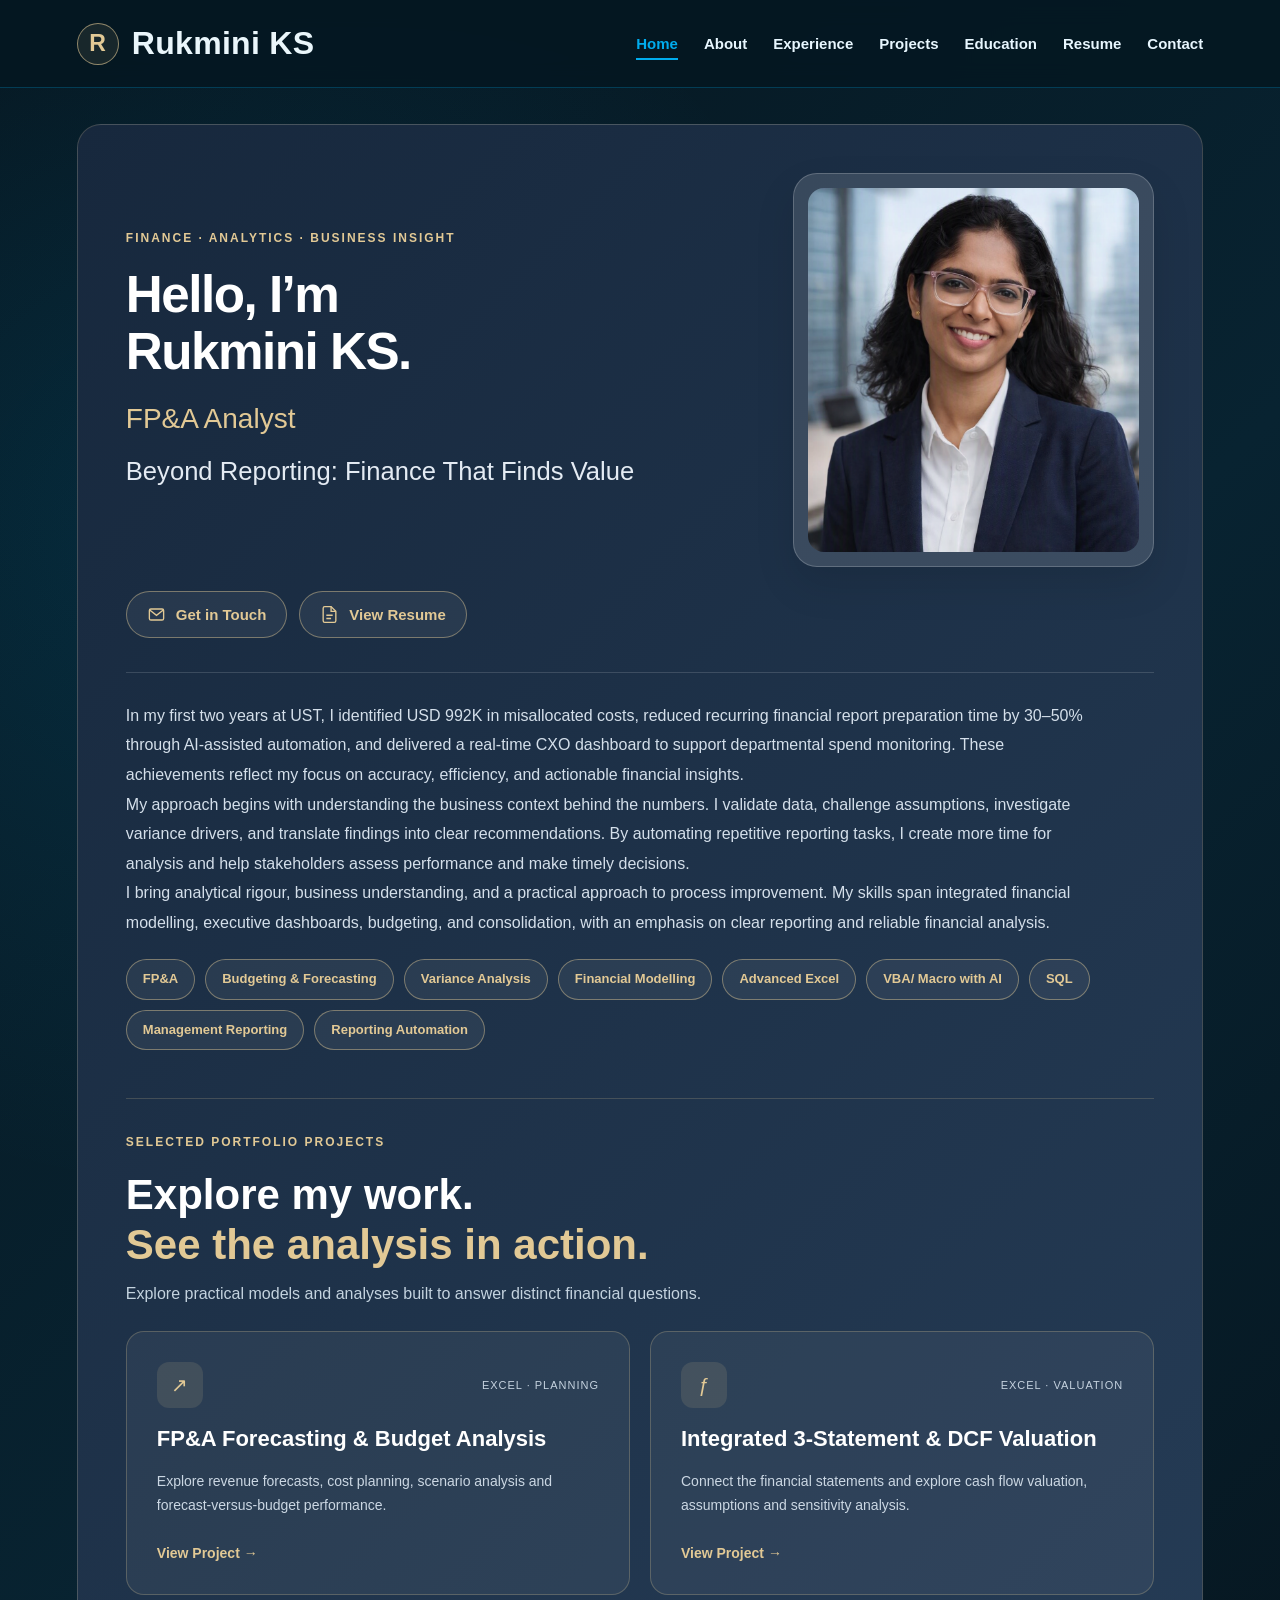
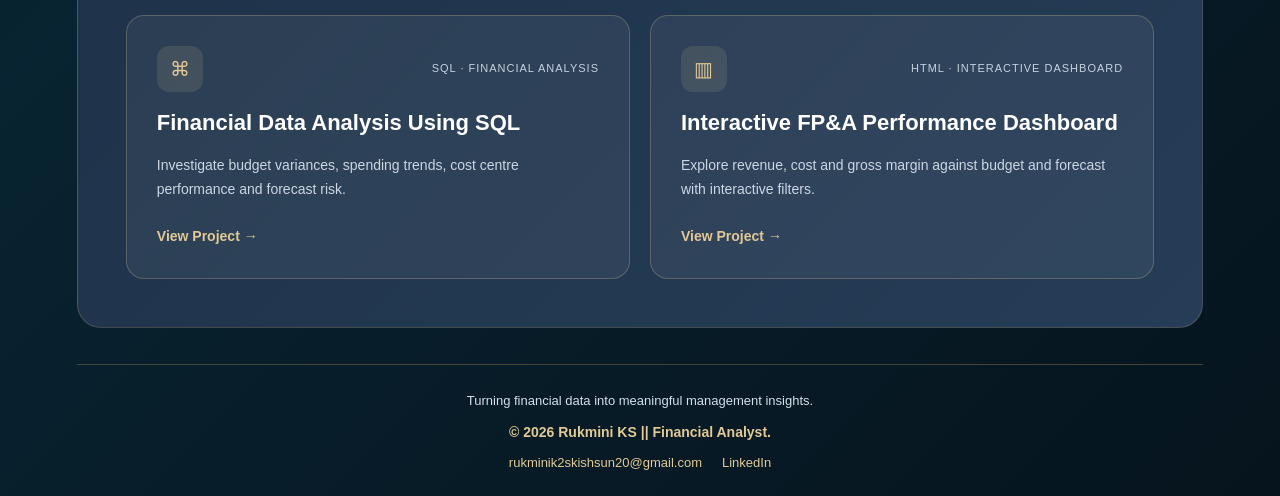
==== index.html @ 8af35f0e "Update index.html" ====
<!DOCTYPE html>

<html lang="en">
<script type="application/ld+json">
{
  "@context": "https://schema.org",
  "@type": "Person",
  "@id": "https://rukminik2skishore.github.io/Rukmini-Financial-Analyst/#person",
  "name": "Rukmini KS",
  "jobTitle": "FP&A Analyst",
  "email": "rukminik2skishsun20@gmail.com",
  "url": "https://rukminik2skishore.github.io/Rukmini-Financial-Analyst/",
  "image": "https://rukminik2skishore.github.io/Rukmini-Financial-Analyst/Profile%20Photo.png",
  "description": "FP&A Analyst with 2+ years of business finance experience, including financial planning, budgeting, forecasting, P&L analysis, variance analysis, management reporting and reporting automation.",
  "sameAs": [
    "https://www.linkedin.com/in/rukmini-ks/"
  ],
  "workLocation": {
    "@type": "Place",
    "name": "Thiruvananthapuram, Kerala",
    "address": {
      "@type": "PostalAddress",
      "addressLocality": "Thiruvananthapuram",
      "addressRegion": "Kerala",
      "addressCountry": "IN"
    }
  },
  "worksFor": {
    "@type": "EmployeeRole",
    "roleName": "Associate – Business Finance",
    "startDate": "2024-04",
    "description": "Supports financial planning and analysis, budgeting, forecasting, P&L analysis, variance analysis, cost centre reporting, management reporting and reporting automation.",
    "worksFor": {
      "@type": "Organization",
      "name": "UST Global",
      "url": "https://www.ust.com"
    }
  },
  "knowsAbout": [
    "Financial Planning & Analysis",
    "Budgeting & Forecasting",
    "P&L Analysis",
    "Variance Analysis",
    "Financial Modelling",
    "Microsoft Excel",
    "SQL",
    "Power BI",
    "Data Analytics",
    "Reporting Automation",
    "Cost Centre Reporting",
    "Headcount Planning",
    "Management Reporting"
  ],
  "hasCredential": {
    "@type": "EducationalOccupationalCredential",
    "name": "Master of Commerce (Finance)",
    "credentialCategory": "Master's degree",
    "educationalLevel": "Postgraduate",
    "recognizedBy": {
      "@type": "CollegeOrUniversity",
      "name": "University of Kerala"
    }
  },
  "alumniOf": {
    "@type": "CollegeOrUniversity",
    "name": "University of Kerala"
  }
}
</script>
       
<head>
<meta charset="utf-8"/>
<meta content="width=device-width, initial-scale=1.0" name="viewport"/>
<title>Rukmini KS || FP&amp;A Analyst</title>
<link href="style.css" rel="stylesheet"/>
</head>
<body>
<!-- =====================================================
       HEADER
       ===================================================== -->
<header>
<h1 class="site-title">
<a data-section="home" href="#home">
<span aria-hidden="true" class="site-monogram">R</span>
<span>Rukmini KS</span>
</a>
</h1>
<nav>
<a class="active" data-section="home" href="#home">
        Home
      </a>
<a data-section="about" href="#about">
        About
      </a>
<a data-section="experience" href="#experience">
        Experience
      </a>
<a data-section="projects" href="#projects">
        Projects
      </a>
<a data-section="education" href="#education">
        Education
      </a>
<a data-section="resume" href="#resume">
        Resume
      </a>
<a data-section="contact" href="#contact">
        Contact
      </a>
</nav>
</header><main><section aria-labelledby="rk-name" class="section active rk-home" id="home">
<div class="rk-hero">
<div class="rk-top">
<div>
<p class="rk-eyebrow">Finance · Analytics · Business Insight</p>
<h2 class="rk-name" id="rk-name">Hello, I’m<br/>Rukmini KS.</h2>
<p class="rk-role">FP&amp;A Analyst</p>
<p class="rk-tagline">Beyond Reporting: Finance That Finds Value</p>
</div>
<figure class="rk-photo">
<img alt="Rukmini KS" fetchpriority="high" height="440" src="Profile Photo.png" width="400"/>
</div>
<div class="rk-actions">
<a class="rk-pill" href="mailto:rukminik2skishsun20@gmail.com?subject=Career%20opportunity">
<svg aria-hidden="true" class="rk-icon" fill="none" stroke="currentColor" stroke-width="1.7" viewbox="0 0 24 24"><rect height="14" rx="2" width="18" x="3" y="5"></rect><path d="m3 6 9 7 9-7"></path></svg>Get in Touch
      </a>
<a class="rk-pill" data-rk-resume="" href="Rukmini_KS_Resume.pdf">
<svg aria-hidden="true" class="rk-icon" fill="none" stroke="currentColor" stroke-width="1.7" viewbox="0 0 24 24"><path d="M14 2H6a2 2 0 0 0-2 2v16a2 2 0 0 0 2 2h12a2 2 0 0 0 2-2V8Z"></path><path d="M14 2v6h6M8 13h8M8 17h6"></path></svg>View Resume
      </a>
</div>
<div class="rk-about">
  <p>
    In my first two years at UST, I identified USD 992K in
    misallocated costs, reduced recurring financial report preparation
    time by 30–50% through AI-assisted automation, and delivered a
    real-time CXO dashboard to support departmental spend monitoring.
    These achievements reflect my focus on accuracy, efficiency,
    and actionable financial insights.
  </p>

  <p>
    My approach begins with understanding the business context behind
    the numbers. I validate data, challenge assumptions, investigate
    variance drivers, and translate findings into clear recommendations.
    By automating repetitive reporting tasks, I create more time for
    analysis and help stakeholders assess performance and make
    timely decisions.
  </p>

  <p>
    I bring analytical rigour, business understanding, and a practical
    approach to process improvement. My skills span integrated
    financial modelling, executive dashboards, budgeting, and
    consolidation, with an emphasis on clear reporting and
    reliable financial analysis.
  </p>
</div>
<div aria-label="Major skills" class="rk-skills">
<span class="rk-pill">FP&amp;A</span><span class="rk-pill">Budgeting &amp; Forecasting</span><span class="rk-pill">Variance Analysis</span><span class="rk-pill">Financial Modelling</span><span class="rk-pill">Advanced Excel</span><span class="rk-pill">VBA/ Macro with AI</span><span class="rk-pill">SQL</span><span class="rk-pill">Management Reporting</span><span class="rk-pill">Reporting Automation</span>
</div>
</div>
</div>
<div aria-labelledby="rk-work-title" class="rk-work">
<p class="rk-eyebrow">Selected Portfolio Projects</p>
<h2 id="rk-work-title">Explore my work.<br/><span>See the analysis in action.</span></h2>
<p class="rk-work-intro">Explore practical models and analyses built to answer distinct financial questions.</p>
<div class="rk-projects">
<a class="rk-project" data-rk-project="forecast-budget" href="#projects">
<div class="rk-project-top"><span aria-hidden="true" class="rk-project-icon">↗</span><span class="rk-project-type">Excel · Planning</span></div>
<h3>FP&amp;A Forecasting &amp; Budget Analysis</h3><p>Explore revenue forecasts, cost planning, scenario analysis and forecast-versus-budget performance.</p><span class="rk-project-link">View Project →</span>
</a>
<a class="rk-project" data-rk-project="model" href="#projects">
<div class="rk-project-top"><span aria-hidden="true" class="rk-project-icon">ƒ</span><span class="rk-project-type">Excel · Valuation</span></div>
<h3>Integrated 3-Statement &amp; DCF Valuation</h3><p>Connect the financial statements and explore cash flow valuation, assumptions and sensitivity analysis.</p><span class="rk-project-link">View Project →</span>
</a>
<a class="rk-project" data-rk-project="sql" href="#projects">
<div class="rk-project-top"><span aria-hidden="true" class="rk-project-icon">⌘</span><span class="rk-project-type">SQL · Financial Analysis</span></div>
<h3>Financial Data Analysis Using SQL</h3><p>Investigate budget variances, spending trends, cost centre performance and forecast risk.</p><span class="rk-project-link">View Project →</span>
</a>
<a class="rk-project" data-rk-project="dashboard" href="#projects">
<div class="rk-project-top"><span aria-hidden="true" class="rk-project-icon">▥</span><span class="rk-project-type">HTML · Interactive Dashboard</span></div>
<h3>Interactive FP&amp;A Performance Dashboard</h3><p>Explore revenue, cost and gross margin against budget and forecast with interactive filters.</p><span class="rk-project-link">View Project →</span>
</a>
</div>
<p class="rk-status" hidden="" role="status"></p>
</div>
</section><section aria-labelledby="rka-heading" class="section rka-about" id="about">
<div class="rka-intro">
<p class="rka-eyebrow">About Me · Rukmini KS</p>
<h2 class="rka-title" id="rka-heading">Analytical rigour.<br/><span>A business-focused perspective.</span></h2>
<p class="rka-lead">I approach finance with curiosity, discipline and a strong sense of ownership—questioning assumptions, checking the detail and keeping the business objective in view.</p>
<p>My work spans budgeting, forecasting, P&L analysis and cost centre reporting. 
I enjoy understanding what drives the numbers, explaining variances clearly and 
       helping stakeholders make informed decisions. Through AI-assisted automation, I also
    simplify recurring reporting tasks and create more
    time for analysis and review.</p>
</div>
<div aria-label="Professional background" class="rka-meta">
<span class="rka-tag">Business Finance · UST Global</span>
<span class="rka-tag">M.Com · Finance</span>
<span class="rka-tag">Thiruvananthapuram, Kerala</span>
</div>

<div class="rka-block">
<h3>My approach</h3>
<div class="rka-grid">
<article class="rka-card"><span class="rka-number">01 / UNDERSTAND</span><h4>Start with the business</h4><p>Understand the reporting need, validate the inputs and connect financial data to the business context.</p></article>
<article class="rka-card"><span class="rka-number">02 / ANALYSE</span><h4>Explain the drivers</h4><p>Compare actuals with budgets and forecasts, investigate trends and identify the factors behind performance changes.</p></article>
<article class="rka-card"><span class="rka-number">03 / COMMUNICATE</span><h4>Make insights useful</h4><p>Present clear commentary, highlight areas requiring attention and improve recurring processes to support timely decisions.</p></article>
</div>
</div>
<div class="rka-block">
<h3>Skills &amp; capabilities</h3>
<div class="rka-grid">
<article class="rka-card"><h4>Financial planning &amp; analysis</h4><ul class="rka-list"><li>Budgeting, forecasting &amp; AOP support</li><li>P&amp;L and variance analysis</li><li>Cost centre &amp; headcount reporting</li><li>Revenue tracking &amp; budget monitoring</li><li>Integrated 3-statement modelling</li><li>DCF valuation &amp; sensitivity analysis</li></ul></article>
<article class="rka-card"><h4>Tools &amp; analytics</h4><ul class="rka-list"><li>Advanced Excel: Pivot Tables, XLOOKUP &amp; INDEX-MATCH</li><li>SQL for financial data analysis</li><li>AI-assisted reporting automation</li><li>SAP Concur &amp; MS Office</li><li>Power BI &amp; DAX</li><li>Power Query &amp; data transformation</li></ul></article>
<article class="rka-card"><h4>Business collaboration</h4><ul class="rka-list"><li>Management reporting &amp; commentary</li><li>Cross-functional coordination</li><li>Consolidation of planning inputs</li><li>SO &amp; PR review and approvals</li></ul></article>
</div>

</div>
<div class="rka-block rka-bottom">
<div>
<h3>A strong foundation in finance</h3>
<p>My postgraduate foundation in finance is complemented by university rank recognition and the Aspire Research Award. Explore the qualifications and achievements behind my analytical approach.</p>
<a class="rka-button" data-rka-education="" href="#education">View Education &amp; Awards <span aria-hidden="true">→</span></a>
</div>
<article class="rka-card"><h4>Career focus</h4><p>I’m interested in FP&amp;A and business finance opportunities within Global Capability Centres (GCCs), where analytical depth, cross-functional collaboration and process improvement support global operations. Open to relocation.</p></article>
</div>
</section><section class="section" id="experience">
<div class="experience-page">
<!-- ================= HERO ================= -->
<div class="experience-hero">
<div class="experience-hero-content">
<span class="experience-eyebrow">
          Professional Experience
        </span>
<h2>Supporting performance.<br/><span>Strengthening financial discipline.</span></h2>
<p>At UST Global, I support planning cycles, financial controls and recurring reporting, working with business teams to keep performance reviews timely and reliable.</p>
<div class="experience-hero-tags">
<span>FP&amp;A</span>
<span>Business Finance</span>
<span>Financial Analytics</span>
</div>
</div>
<!-- Profile Summary Card -->
<div class="experience-profile-card">
<div class="profile-card-top">
<div class="company-logo">U</div>
<div>
<span class="current-role-label">Current Role</span>
<h3>Associate – Business Finance</h3>
<p>Financial Planning &amp; Analysis</p>
</div>
</div>
<div class="profile-card-details">
<div>
<span>Company</span>
<strong>UST Global</strong>
</div>
<div>
<span>Experience</span>
<strong>2+ Years</strong>
</div>
<div>
<span>Period</span>
<strong>Apr 2024 – Present</strong>
</div>
<div>
<span>Location</span>
<strong>Trivandrum, Kerala</strong>
</div>
</div>
</div>
</div>
<!-- ================= IMPACT METRICS ================= -->
<div class="experience-metrics">
<div class="metric-card">
<div class="metric-icon">↗</div>
<div>
<strong>30–50%</strong>
<span>Reduction in report preparation time</span>
</div>
</div>
<div class="metric-card">
<div class="metric-icon">✓</div>
<div>
<strong>10+</strong>
<span>Recurring reports delivered monthly</span>
</div>
</div>
<div class="metric-card">
<div class="metric-icon">◎</div>
<div>
<strong>10</strong>
<span>Cost centres monitored and reported</span>
</div>
</div>
</div>
<!-- ================= ROLE OVERVIEW ================= -->
<div class="experience-content-grid">
<div class="experience-main-content">
<div class="content-heading">
<span class="heading-number">01</span>
<div>
<span class="content-label">Role Overview</span>
<h3>Business Finance &amp; FP&amp;A</h3>
</div>
</div>
<p class="role-description">
          Supporting business finance operations through P&amp;L analysis,
          budgeting, forecasting, cost monitoring and management reporting.
          I collaborate with business stakeholders and cost-centre owners
          to convert financial data into actionable insights for planning
          and decision-making.
        </p>
<!-- Responsibilities Timeline -->
<div class="responsibility-timeline">
<div class="timeline-item">
<div class="timeline-marker">
<span>01</span>
</div>
<div class="timeline-content">
<h4>Financial Planning &amp; Analysis</h4>
<p>
                Prepared and analysed P&amp;L statements and compared
                actual performance against budgets and forecasts to
                identify risks, opportunities and key variance drivers.
              </p>
</div>
</div>
<div class="timeline-item">
<div class="timeline-marker">
<span>02</span>
</div>
<div class="timeline-content">
<h4>Budgeting, Forecasting &amp; AOP</h4>
<p>
                Supported budgeting, forecasting and Annual Operating
                Plan cycles by consolidating inputs from cost-centre
                owners and cross-functional stakeholders.
              </p>
</div>
</div>
<div class="timeline-item">
<div class="timeline-marker">
<span>03</span>
</div>
<div class="timeline-content">
<h4>Cost Centre &amp; Headcount Reporting</h4>
<p>
                Tracked headcount and associated costs across 10 cost
                centres, supporting accurate budget monitoring, cost
                control and operational planning.
              </p>
</div>
</div>
<div class="timeline-item">
<div class="timeline-marker">
<span>04</span>
</div>
<div class="timeline-content">
<h4>Management Reporting</h4>
<p>
                Delivered more than 10 recurring financial reports every
                month, providing stakeholders with timely performance
                updates for business reviews.
              </p>
</div>
</div>
<div class="timeline-item">
<div class="timeline-marker">
<span>05</span>
</div>
<div class="timeline-content">
<h4>Reporting Automation</h4>
<p>
                Used AI-assisted tools and Excel-based solutions to
                automate recurring reports, reducing manual preparation
                time by approximately 30–50%.
              </p>
</div>
</div>
<div class="timeline-item">
<div class="timeline-marker">
<span>06</span>
</div>
<div class="timeline-content">
<h4>Revenue &amp; Business Support</h4>
<p>
                Tracked monthly revenue submissions, analysed variance
                drivers and supported pipeline and PIP reporting for the
                business finance team.
              </p>
</div>
</div>
<div class="timeline-item">
<div class="timeline-marker">
<span>07</span>
</div>
<div class="timeline-content">
<h4>Financial Controls</h4>
<p>
                Reviewed Service Orders and Purchase Requisitions,
                supporting financial accuracy and compliance with
                internal approval controls.
              </p>
</div>
</div>
</div>
</div>
<!-- ================= SIDE COLUMN ================= -->
<aside class="experience-sidebar">
<!-- Expertise -->
<!-- Core Expertise Card -->
<div class="sidebar-card expertise-card">
<div class="sidebar-title">
<span class="sidebar-icon">◆</span>
<h3>Core Expertise</h3>
</div>
<div class="expertise-card-grid">
<div class="expertise-mini-card">
<div class="expertise-mini-icon">₹</div>
<div>
<h4>Financial Analysis</h4>
<p>
          P&amp;L review, performance analysis and financial insights.
        </p>
</div>
</div>
<div class="expertise-mini-card">
<div class="expertise-mini-icon">◎</div>
<div>
<h4>Budgeting &amp; Forecasting</h4>
<p>
          Budget preparation, forecasting and AOP planning support.
        </p>
</div>
</div>
<div class="expertise-mini-card">
<div class="expertise-mini-icon">↗</div>
<div>
<h4>Variance Analysis</h4>
<p>
          Actual versus budget and forecast variance evaluation.
        </p>
</div>
</div>
<div class="expertise-mini-card">
<div class="expertise-mini-icon">▤</div>
<div>
<h4>Management Reporting</h4>
<p>
          Timely financial reports and performance commentary.
        </p>
</div>
</div>
<div class="expertise-mini-card">
<div class="expertise-mini-icon">◉</div>
<div>
<h4>Cost Centre Analysis</h4>
<p>
          Headcount, expenditure and budget monitoring across cost centres.
        </p>
</div>
</div>
<div class="expertise-mini-card">
<div class="expertise-mini-icon">⚙</div>
<div>
<h4>Reporting Automation</h4>
<p>
          AI and Excel-based automation of recurring finance reports.
        </p>
</div>
</div>
</div>
</div>
<!-- Tools -->
<div class="sidebar-card">
<div class="sidebar-title">
<span class="sidebar-icon">◈</span>
<h3>Tools &amp; Capabilities</h3>
</div>
<div class="experience-skill-tags">
<span>Advanced Excel</span>
<span>Pivot Tables</span>
<span>XLOOKUP</span>
<span>INDEX-MATCH</span>
<span>Power BI</span>
<span>SQL</span>
<span>AI Automation</span>
<span>SAP Concur</span>
</div>
</div>
<!-- Value Statement -->
<div class="value-card">
<span class="quote-mark">“</span>
<p>
            I combine financial understanding, analytical thinking and
            automation to make reporting faster, clearer and more useful
            for business decisions.
          </p>
<span class="value-author">Rukmini KS</span>
</div>
</aside>
</div>
</div>
</section><section class="section" id="projects">
<div id="projectsMain">
<div class="projects-heading">
<span class="projects-eyebrow">PRACTICAL WORK</span>
<h2 class="portfolio-project-title">Applied finance.<br/><span>From assumptions to outcomes.</span></h2>
<p class="portfolio-project-intro">Four projects covering planning, valuation, financial data analysis and performance reporting. Each demonstrates a distinct approach to a business question, supported by transparent assumptions and structured analysis.</p>
</div>
<aside class="portfolio-disclaimer">
<strong>About the data</strong>
<p>
        All projects use fictional sample data for demonstration.
        Names, clients and financial figures do not represent actual
        businesses. No confidential employer or client information
        has been used.
      </p>
</aside>
<div class="portfolio-project-grid">
<!-- PROJECT 1: FORECASTING, BUDGETING & ANALYSIS -->
<article class="portfolio-project-card">
<div class="project-card-top">
<span class="project-number">01</span>
<span class="project-category">FINANCIAL PLANNING &amp; ANALYSIS</span>
</div>
<h3>FP&amp;A Forecasting and Budget Analysis Model</h3>
<p>
          A driver-based Excel model combining revenue forecasting,
          headcount planning and operating cost budgets with financial
          analysis to explain performance and support planning decisions.
        </p>
<ul class="project-highlights">
<li>Forecast-versus-budget variance analysis</li>
<li>Revenue, headcount and operating cost driver analysis</li>
<li>Base, Upside and Downside scenario planning</li>
</ul>
<div aria-label="Project skills" class="project-tags">
<span>Excel</span>
<span>Budgeting &amp; Forecasting</span>
<span>Financial Analysis</span>
</div>
<button aria-label="View FP&amp;A Forecasting and Budget Analysis Model" class="portfolio-view-btn" data-project="forecast-budget" type="button">
          View Project <span aria-hidden="true">→</span>
</button>
</article>
<!-- PROJECT 2: INTEGRATED STATEMENTS & DCF -->
<article class="portfolio-project-card">
<div class="project-card-top">
<span class="project-number">02</span>
<span class="project-category">FINANCIAL MODELLING</span>
</div>
<h3>Integrated 3-Statement Model &amp; DCF Valuation</h3>
<p>
          An Excel financial model linking the income statement,
          balance sheet and cash flow statement, with discounted cash
          flow valuation to assess business value.
        </p>
<ul class="project-highlights">
<li>Integrated financial statement projections</li>
<li>Free cash flow and terminal value calculations</li>
<li>Valuation sensitivity to discount and growth rates</li>
</ul>
<div aria-label="Project skills" class="project-tags">
<span>Excel</span>
<span>3-Statement Model</span>
<span>DCF Valuation</span>
</div>
<button aria-label="View Integrated 3-Statement Model and DCF Valuation" class="portfolio-view-btn" data-project="model" type="button">
          View Project <span aria-hidden="true">→</span>
</button>
</article>
<!-- PROJECT 3: SQL -->
<article class="portfolio-project-card">
<div class="project-card-top">
<span class="project-number">03</span>
<span class="project-category">FINANCIAL DATA ANALYSIS</span>
</div>
<h3>SQL Financial Performance Analysis</h3>
<p>
          SQL-based analysis of financial data to compare budget,
          actual and forecast performance, investigate spending trends
          and identify areas requiring management attention.
        </p>
<ul class="project-highlights">
<li>Cost centre performance and variance drivers</li>
<li>Monthly and quarterly spending trends</li>
<li>Forecast risk and financial KPI analysis</li>
</ul>
<div aria-label="Project skills" class="project-tags">
<span>MySQL</span>
<span>Variance Analysis</span>
<span>Financial KPIs</span>
</div>
<button aria-label="View SQL Financial Performance Analysis" class="portfolio-view-btn" data-project="sql" type="button">
          View Project <span aria-hidden="true">→</span>
</button>
</article>
<!-- PROJECT 4: INTERACTIVE DASHBOARD -->
<article class="portfolio-project-card">
<div class="project-card-top">
<span class="project-number">04</span>
<span class="project-category">DASHBOARDS &amp; REPORTING</span>
</div>
<h3>Interactive FP&amp;A Performance Dashboard</h3>
<p>
          An interactive dashboard presenting revenue, cost and gross
          margin performance across Budget, Actual and Forecast
          scenarios for clear, accessible management reporting.
        </p>
<ul class="project-highlights">
<li>Revenue, cost and gross margin KPI cards</li>
<li>Monthly Budget, Actual and Forecast comparisons</li>
<li>Dynamic Country, Business Unit and Client filters</li>
</ul>
<div aria-label="Project skills" class="project-tags">
<span>HTML / CSS / JavaScript</span>
<span>Data Visualisation</span>
<span>Management Reporting</span>
</div>
<button aria-label="View Interactive FP&amp;A Performance Dashboard" class="portfolio-view-btn" data-project="dashboard" type="button">
          View Project <span aria-hidden="true">→</span>
</button>
</article>
</div>
</div>
<!-- PROJECT DETAIL SCREEN -->
<div hidden="" id="portfolioProjectDetail">
<button class="portfolio-back-btn" data-action="back-projects" type="button">
      ← Back to Projects
    </button>
<div id="portfolioProjectContent"></div>
</div>
</section><section aria-labelledby="education-title" class="section" id="education">
<p class="edu-eyebrow">Education &amp; Academic Achievements</p>
<h2 class="edu-title" id="education-title">Academic foundation.<br/><span>Recognised achievement.</span></h2>
<p class="edu-intro">My academic journey combines postgraduate study in finance with recognition for academic performance and research.</p>
<ol aria-label="Education timeline" class="edu-timeline">
<li class="edu-entry">
<time class="edu-year" datetime="2023">2023 · Postgraduation</time>
<article class="edu-card">
<div class="edu-card-top">
<div>
<h3>Master of Commerce (Finance)</h3>
<p class="edu-college">Government College for Women, Thiruvananthapuram</p>
<p class="edu-university">Kerala University</p>
</div>
<div class="edu-score"><strong>84%</strong><span>Academic score</span></div>
</div>
<div class="edu-achievements">
<h4>Academic achievements</h4>
<ul>
<li><strong>University Rank Holder</strong> — M.Com (Finance), Kerala University</li>
<li><strong>Aspire Research Award</strong> — Recipient, 2023</li>
</ul>
</div>
</article>
</li>
<li class="edu-entry">
<span class="edu-year"><time datetime="2018">2018</time>–<time datetime="2021">2021</time> · Graduation</span>
<article class="edu-card">
<div class="edu-card-top">
<div>
<h3>Bachelor of Commerce (B.Com)</h3>
<p class="edu-college">KNM Arts &amp; Science College</p>
<p class="edu-university">Kerala University</p>
</div>
<div class="edu-score"><strong>86%</strong><span>Academic score</span></div>
</div>
<div class="edu-achievements">
<h4>Academic achievements</h4>
<ul>
<li><strong>University Second Rank Holder</strong> — B.Com, Kerala University</li>
<li><strong>Best Manager Competition</strong> — Winner, College Level</li>
</ul>
</div>
</article>
</li>
</ol>
</section><section class="section" id="skills">
<h2>
      Skills
    </h2>
<div class="skills-grid">
<div class="skill-item">
        Financial Planning &amp; Analysis
      </div>
<div class="skill-item">
        Budgeting &amp; Forecasting
      </div>
<div class="skill-item">
        Financial Modelling
      </div>
<div class="skill-item">
        Variance Analysis
      </div>
<div class="skill-item">
        Management Reporting
      </div>
<div class="skill-item">
        Microsoft Excel
      </div>
<div class="skill-item">
        Power BI
      </div>
<div class="skill-item">
        SQL
      </div>
<div class="skill-item">
        Data Analytics
      </div>
<div class="skill-item">
        Reporting Automation
      </div>
<div class="skill-item">DAX &amp; Power Query</div><div class="skill-item">3-Statement Modelling</div><div class="skill-item">DCF Valuation</div></div>
</section><section aria-labelledby="rc-title" class="section rk-contact" id="contact">
<p class="rc-eyebrow">Contact · Connect · Collaborate</p>
<h2 id="rc-title">Let's connect.<br/><span>Start a conversation.</span></h2>
<p class="rc-intro">I welcome conversations about FP&amp;A and business finance opportunities, particularly within Global Capability Centres (GCCs), as well as professional connections and project discussions.</p>
<div class="rc-grid">
<div class="rc-card">
<span aria-hidden="true" class="rc-icon"><svg viewbox="0 0 24 24"><rect height="14" rx="2" width="18" x="3" y="5"></rect><path d="m3 6 9 7 9-7"></path></svg></span>
<h3>Email</h3>
<a href="mailto:rukminik2skishsun20@gmail.com">rukminik2skishsun20@gmail.com</a>
<p>Opportunities &amp; enquiries</p>
</div>
<div class="rc-card">
<span aria-hidden="true" class="rc-icon"><svg viewbox="0 0 24 24"><rect height="18" rx="2" width="18" x="3" y="3"></rect><path d="M7 10v7M11 17v-7m0 3a3 3 0 0 1 6 0v4"></path><circle cx="7" cy="7" r=".7"></circle></svg></span>
<h3>LinkedIn</h3>
<a href="https://www.linkedin.com/in/rukmini-ks/" rel="noopener noreferrer" target="_blank">LinkedIn</a>
<p>Connect with me professionally</p>
</div>
<div class="rc-card">
<span aria-hidden="true" class="rc-icon"><svg viewbox="0 0 24 24"><circle cx="12" cy="12" r="9"></circle><ellipse cx="12" cy="12" rx="4" ry="9"></ellipse><path d="M3 12h18M5 6.5h14M5 17.5h14"></path></svg></span>
<h3>Portfolio</h3>
<!-- Automatically populated on your published website. -->
<a class="rc-value" id="rc-portfolio-link">Portfolio URL available when online</a>
<p>Finance, models &amp; analytics projects</p>
</div>
</div>
<div class="rc-bottom">
<div>
<h3>Finance with a global perspective</h3>
<p>My interests include performance management, scalable reporting and collaborative finance operations within GCCs.</p>
<div aria-label="Areas of focus" class="rc-tags"><span>FP&amp;A</span><span>Business Finance</span><span>Financial Analytics</span><span>Reporting Automation</span></div>
</div>
<div>
<h3>Open to relocation</h3>
<p>I’d be happy to connect about career opportunities, discuss projects, or exchange ideas. Please feel free to reach out—I look forward to hearing from you.</p>
<a class="rc-action" href="mailto:rukminik2skishsun20@gmail.com?subject=Let%27s%20connect">Send an Email  ↗</a>
</div>
</div>
</section><section aria-labelledby="rr-title" class="section rk-resume" id="resume">
<p class="rr-eyebrow">Experience · Skills · Qualifications</p>
<h2 id="rr-title">My <span>Resume</span></h2>
<p class="rr-intro">Explore my experience in FP&amp;A, business finance and financial reporting, along with the skills and qualifications I bring to my work.</p>
<div class="rr-card">
<div aria-hidden="true" class="rr-icon"><svg viewbox="0 0 24 24"><path d="M14 2H6a2 2 0 0 0-2 2v16a2 2 0 0 0 2 2h12a2 2 0 0 0 2-2V8Z"></path><path d="M14 2v6h6M8 13h8M8 17h6"></path></svg></div>
<div class="rr-info">
<h3>Rukmini KS</h3>
<p>FP&amp;A Analyst | Business Finance</p>
<p class="rr-meta">Professional Resume · PDF</p>
</div>
<div class="rr-actions">
<a aria-label="View resume PDF in a new tab" class="rr-btn" href="Rukmini_KS_Resume.pdf" rel="noopener noreferrer" target="_blank">View Resume <span aria-hidden="true">↗</span></a>
<a class="rr-btn" download="Rukmini_KS_Resume.pdf" href="Rukmini_KS_Resume.pdf">Download Resume <span aria-hidden="true">↓</span></a>
</div>
</div>
<p class="rr-location">Open to relocation · Interested in GCC finance opportunities</p>
</section></main>

<!-- =====================================================
       ABOUT
       ===================================================== -->

<!-- =====================================================
     EXPERIENCE SECTION
     ===================================================== -->

<!-- =====================================================
     PROJECTS
     ===================================================== -->

<!-- =====================================================
       EDUCATION
       ===================================================== -->

<!-- =====================================================
       SKILLS
       ===================================================== -->

<!-- =====================================================
  Contact details     
  ===================================================== -->

<!-- =====================================================
       RESUME
       ===================================================== -->

<!-- =====================================================
       JAVASCRIPT
       ===================================================== -->
<script src="script.js"></script>

<!-- All portfolio sections end above this line -->
<!-- SHARED FOOTER — VISIBLE ACROSS ALL SECTIONS -->
<footer class="portfolio-footer">
       <p class="footer-tagline">Turning financial data into meaningful management insights.</p>
       <p class="footer-name">© 2026 Rukmini KS || Financial Analyst.</p>
       <div class="footer-links"><a href="mailto:rukminik2skishsun20@gmail.com">rukminik2skishsun20@gmail.com</a>
              <a href="https://www.linkedin.com/in/rukmini-ks/" rel="noopener noreferrer" target="_blank">LinkedIn</a></div></footer>
</body>
</html>
---- style.css ----
/* =========================================================
   GLOBAL
   ========================================================= */

* {
  box-sizing: border-box;
}

html {
  scroll-behavior: smooth;
}

body {
  margin: 0;
  padding: 0;

  font-family: Arial, Helvetica, sans-serif;
  color: #ffffff;

  min-height: 100vh;

  background:
    radial-gradient(
      circle at 15% 25%,
      rgba(0, 172, 237, 0.12),
      transparent 35%
    ),
    linear-gradient(
      135deg,
      #06151e 0%,
      #082331 50%,
      #06141d 100%
    );
}


/* =========================================================
   HEADER
   ========================================================= */

header {
  width: 100%;

  display: flex;
  align-items: center;
  justify-content: space-between;

  padding: 22px 55px;

  background: rgba(5, 24, 34, 0.90);

  border-bottom: 1px solid rgba(0, 172, 237, 0.25);

  backdrop-filter: blur(12px);

  position: relative;
  z-index: 10;
}


/* NAME */

header h1 {
  margin: 0;

  color: #00aced;

  font-size: 32px;
  font-weight: 700;

  letter-spacing: 0.3px;

  white-space: nowrap;
}


/* =========================================================
   NAVIGATION
   ========================================================= */

nav {
  display: flex;

  align-items: center;

  gap: 36px;

  white-space: nowrap;
}

nav a {
  position: relative;

  padding: 8px 0;

  color: #e8f7ff;

  font-size: 15px;
  font-weight: 600;

  text-decoration: none;

  transition:
    color 0.25s ease,
    transform 0.25s ease;
}

nav a:hover {
  color: #00aced;

  transform: translateY(-1px);
}


/* Active underline */

nav a::after {
  content: "";

  position: absolute;

  left: 0;
  bottom: 0;

  width: 0;
  height: 2px;

  background: #00aced;

  transition: width 0.25s ease;
}

nav a:hover::after,
nav a.active::after {
  width: 100%;
}

nav a.active {
  color: #00aced;
}


/* =========================================================
   GENERAL SECTIONS
   ========================================================= */

.section {
  display: none;

  width: 92%;
  max-width: 1500px;

  margin: 45px auto;

  padding: 40px;

  color: #e7f3f7;

  line-height: 1.6;

  background:
    linear-gradient(
      135deg,
      rgba(7, 30, 42, 0.94),
      rgba(6, 24, 34, 0.92)
    );

  border: 1px solid rgba(0, 172, 237, 0.18);

  border-radius: 14px;

  box-shadow:
    0 15px 45px rgba(0, 0, 0, 0.30);
}

.section.active {
  display: block;
}

.section h2 {
  margin-top: 0;

  color: #00aced;

  font-size: 30px;
}

.section h3 {
  color: #e8f7ff;
}


/* =========================================================
   HOME SECTION
   ========================================================= */

/*
   IMPORTANT:
   No left vertical border on Home.
*/

#about {
  width: 100%;
  max-width: 1500px;

  margin: 45px auto;

  padding: 0;

  background: transparent;

  border: none !important;

  box-shadow: none;

  backdrop-filter: none;
}


/* =========================================================
   HOME CONTAINER
   ========================================================= */

.home-container {

  width: 100%;

  display: flex;

  align-items: center;

  justify-content: space-between;

  gap: 50px;

  min-height: 560px;

  padding: 55px 70px;

  background:
    linear-gradient(
      90deg,
      rgba(7, 30, 42, 0.96),
      rgba(7, 32, 45, 0.78),
      rgba(5, 25, 36, 0.60)
    );

  border: 1px solid rgba(0, 172, 237, 0.20);

  border-radius: 15px;

  box-shadow:
    0 15px 45px rgba(0, 0, 0, 0.30);
}


/* =========================================================
   INTRODUCTION BOX
   ========================================================= */

.intro-box {

  width: 57%;

  padding: 45px 55px;

  background:
    linear-gradient(
      135deg,
      rgba(10, 39, 53, 0.96),
      rgba(7, 30, 42, 0.94)
    );

  border: 1px solid rgba(0, 172, 237, 0.20);

  border-left: 4px solid #00aced;

  border-radius: 12px;

  box-shadow:
    0 10px 30px rgba(0, 0, 0, 0.28);
}


/* Hello */

.hello-text {

  margin: 0 0 8px;

  color: #c9e8f4;

  font-size: 28px;

  font-weight: 400;
}


/* Name */

.intro-box h2 {

  margin: 0;

  color: #00aced;

  font-size: 58px;

  line-height: 1.1;

  font-weight: 700;
}


/* Job title */

.intro-box h3 {

  margin: 18px 0 0;

  color: #ffffff;

  font-size: 34px;

  font-weight: 400;
}


/* =========================================================
   SMALL CYAN LINE
   ========================================================= */

.cyan-line {

  width: 60px;

  height: 2px;

  margin: 25px 0 20px;

  background: #00aced;
}


/* Description */

.intro-description {

  max-width: 760px;

  margin: 0 0 32px;

  color: #d7e8ee;

  font-size: 18px;

  line-height: 1.8;
}


/* =========================================================
   CONTACT BUTTON
   ========================================================= */

.contact-btn {

  display: inline-flex;

  align-items: center;

  gap: 12px;

  padding: 14px 28px;

  background: #00aced;

  color: #ffffff !important;

  border-radius: 7px;

  text-decoration: none !important;

  font-size: 16px;

  font-weight: 700;

  transition:
    background 0.25s ease,
    transform 0.25s ease,
    box-shadow 0.25s ease;
}

.contact-btn:hover {

  background: #008dcc;

  transform: translateY(-2px);

  box-shadow:
    0 8px 22px rgba(0, 172, 237, 0.30);
}


/* Mail icon */

.mail-icon {
  font-size: 19px;
}


/* =========================================================
   PHOTO
   ========================================================= */

.photo-box {

  width: 36%;

  height: 465px;

  display: flex;

  align-items: stretch;

  justify-content: bottom;

  padding: 0;

  overflow: hidden;

  background: transparent;

  border: 1px solid rgba(0, 172, 237, 0.30);

  border-radius: 13px;

  box-shadow:
    0 10px 30px rgba(0, 0, 0, 0.30);
}


/*
   TOP POSITION IS IMPORTANT.
   It keeps the top of the hair visible.
*/

.photo-box img {

  display: block;

  width: 100%;

  height: 100%;

  max-width: none;

  max-height: none;

  object-fit: cover;

  object-position: center top;

  border: none;

  border-radius: 13px;

  box-shadow: none;
}


/* =====================================================
   PROJECTS SECTION
   Matches existing dark portfolio theme
   ===================================================== */

#projects {
  color: #e8f7ff;
}

/* Main Projects heading */

#projects > #projects-main > h2 {
  color: #ffffff;
  font-size: 32px;
  margin-bottom: 18px;
}


/* =====================================================
   INTRODUCTION
   ===================================================== */

.projects-intro {
  max-width: 1000px;
  color: #c9dce5;
  font-size: 16px;
  line-height: 1.8;
  margin-bottom: 20px;
}


/* =====================================================
   DATA DISCLAIMER
   ===================================================== */

.project-note {
  max-width: 1000px;

  padding: 16px 20px;
  margin: 20px 0 40px;

  background: rgba(0, 207, 255, 0.06);

  border: 1px solid rgba(0, 207, 255, 0.25);
  border-left: 4px solid #00cfff;

  border-radius: 8px;

  color: #bcd3dd;

  line-height: 1.7;
  font-size: 14px;
}

.project-note strong {
  color: #00cfff;
}


/* =====================================================
   PROJECT GRID
   ===================================================== */

.projects-grid {
  display: grid;

  grid-template-columns: repeat(2, minmax(0, 1fr));

  gap: 30px;

  margin-top: 30px;
  margin-bottom: 40px;
}


/* =====================================================
   PROJECT CARDS
   ===================================================== */

#projects .project-card {

  /* Dark card instead of white */
  background: #0d2632;

  border: 1px solid rgba(0, 207, 255, 0.20);

  border-radius: 14px;

  padding: 32px;

  min-height: 260px;

  box-shadow:
    0 8px 25px rgba(0, 0, 0, 0.20);

  display: flex;
  flex-direction: column;

  transition:
    transform 0.3s ease,
    box-shadow 0.3s ease,
    border-color 0.3s ease;
}


/* Floating effect */

#projects .project-card:hover {

  transform: translateY(-6px);

  border-color: #00cfff;

  box-shadow:
    0 15px 35px rgba(0, 207, 255, 0.10);
}


/* =====================================================
   CARD HEADINGS
   ===================================================== */

#projects .project-card h3 {

  color: #00cfff;

  font-size: 23px;
  font-weight: 700;

  margin-top: 0;
  margin-bottom: 18px;
}


/* =====================================================
   PROJECT DESCRIPTION
   ===================================================== */

#projects .project-description {

  color: #c9dce5;

  font-size: 15px;

  line-height: 1.7;

  min-height: 100px;

  flex-grow: 1;
}


/* Make paragraphs inside descriptions visible */

#projects .project-description p {
  color: #c9dce5;
  margin: 0;
}


/* =====================================================
   VIEW PROJECT BUTTON
   ===================================================== */

#projects .view-btn {

  margin-top: 25px;

  padding: 11px 20px;

  width: fit-content;

  background: transparent;

  color: #00cfff;

  border: 1px solid #00cfff;

  border-radius: 6px;

  cursor: pointer;

  font-size: 14px;
  font-weight: 600;

  transition:
    background 0.25s ease,
    color 0.25s ease,
    transform 0.25s ease;
}


#projects .view-btn:hover {

  background: #00cfff;

  color: #071d27;

  transform: translateY(-2px);
}


/* =====================================================
   PROJECT DETAIL SCREEN
   ===================================================== */

#project-detail {
  width: 100%;
  color: #e8f7ff;
}


#projects .project-detail-page {

  margin-top: 20px;

  padding: 35px;

  background: #0d2632;

  border: 1px solid rgba(0, 207, 255, 0.20);

  border-radius: 14px;

  box-shadow:
    0 8px 25px rgba(0, 0, 0, 0.20);
}


#projects .project-detail-page h2 {

  color: #00cfff;

  margin-top: 0;
  margin-bottom: 20px;
}


#projects .project-detail-page p {

  color: #c9dce5;

  line-height: 1.7;
}


/* =====================================================
   PROJECT FILE / SCREENSHOT AREA
   ===================================================== */

#projects .project-file-area {

  margin-top: 30px;

  padding: 20px;

  background: #081e28;

  border: 1px solid rgba(255, 255, 255, 0.08);

  border-radius: 10px;
}


#projects .project-file-area img {

  display: block;

  max-width: 100%;

  height: auto;

  border-radius: 8px;
}


/* =====================================================
   BACK BUTTON
   ===================================================== */

#projects .back-btn {

  padding: 10px 18px;

  background: transparent;

  color: #00cfff;

  border: 1px solid #00cfff;

  border-radius: 6px;

  cursor: pointer;

  font-size: 14px;
  font-weight: 600;

  margin-bottom: 15px;

  transition:
    background 0.25s ease,
    color 0.25s ease;
}


#projects .back-btn:hover {

  background: #00cfff;

  color: #071d27;
}


/* =====================================================
   RESPONSIVE DESIGN
   ===================================================== */

@media (max-width: 768px) {

  .projects-grid {
    grid-template-columns: 1fr;
    gap: 20px;
  }

  #projects .project-card {
    min-height: auto;
    padding: 25px;
  }

  .projects-intro {
    font-size: 15px;
  }

  .project-note {
    font-size: 13px;
  }

}
/* =========================================================
   SKILLS
   ========================================================= */

.skills-grid {

  display: grid;

  grid-template-columns:
    repeat(2, minmax(200px, 1fr));

  gap: 15px;

  margin-top: 25px;
}

.skill-item {

  padding: 18px 20px;

  background: rgba(8, 38, 51, 0.75);

  border: 1px solid rgba(0, 172, 237, 0.18);

  border-radius: 8px;

  color: #dceff5;

  transition:
    border-color 0.25s ease,
    transform 0.25s ease;
}

.skill-item:hover {

  border-color: #00aced;

  transform: translateY(-2px);
}


/* =========================================================
   RESUME
   ========================================================= */

iframe {

  width: 100%;

  height: 700px;

  border: none;

  border-radius: 8px;

  background: #ffffff;
}


/* =========================================================
   LISTS
   ========================================================= */

ul {

  padding-left: 25px;

  line-height: 2;
}


/* =========================================================
   SCROLLBAR
   ========================================================= */

::-webkit-scrollbar {

  width: 9px;
}

::-webkit-scrollbar-track {

  background: #06141d;
}

::-webkit-scrollbar-thumb {

  background: #0b536d;

  border-radius: 10px;
}

::-webkit-scrollbar-thumb:hover {

  background: #00aced;
}


/* =========================================================
   SELECTION
   ========================================================= */

::selection {

  background: #00aced;

  color: #ffffff;
}


/* =========================================================
   TABLET
   ========================================================= */

@media (max-width: 1200px) {

  header {

    padding: 20px 30px;
  }

  nav {

    gap: 20px;
  }

  nav a {

    font-size: 13px;
  }

  .home-container {

    padding: 45px;

    gap: 35px;
  }

  .intro-box {

    width: 58%;

    padding: 40px;
  }

  .photo-box {

    width: 38%;

    height: 440px;
  }

  .intro-box h2 {

    font-size: 48px;
  }

  .intro-box h3 {

    font-size: 28px;
  }
}


/* =========================================================
   MOBILE
   ========================================================= */

@media (max-width: 900px) {

  header {

    flex-direction: column;

    align-items: flex-start;

    gap: 18px;

    padding: 20px;
  }

  header h1 {

    font-size: 27px;
  }

  nav {

    width: 100%;

    justify-content: flex-start;

    flex-wrap: wrap;

    gap: 15px 22px;
  }

  .home-container {

    flex-direction: column;

    min-height: auto;

    padding: 30px;

    gap: 30px;
  }

  .intro-box {

    width: 100%;

    padding: 35px 30px;
  }

  .photo-box {

    width: 100%;

    height: 430px;
  }

  .intro-box h2 {

    font-size: 42px;
  }

  .intro-box h3 {

    font-size: 27px;
  }

  .skills-grid {

    grid-template-columns: 1fr;
  }
}

/* =====================================================
   FILE VIEWER
   ===================================================== */

.file-viewer {
  display: none;
  margin-top: 40px;
  padding: 25px;
  border-radius: 12px;
  background: #111820;
  border: 1px solid #263642;
}

.file-viewer.show {
  display: block;
}

.viewer-header {
  display: flex;
  justify-content: space-between;
  align-items: center;
  margin-bottom: 20px;
}

.viewer-header h3 {
  margin: 0;
}

.close-btn {
  background: transparent;
  border: 1px solid #555;
  color: white;
  padding: 8px 15px;
  border-radius: 6px;
  cursor: pointer;
}

.close-btn:hover {
  background: #222;
}


/* =====================================================
   VIEW PROJECT BUTTON
   ===================================================== */

.view-btn {
  background: transparent;
  border: 1px solid #00d9ff;
  color: #00d9ff;
  padding: 10px 18px;
  border-radius: 6px;
  cursor: pointer;
  font-size: 15px;
}

.view-btn:hover {
  background: #00d9ff;
  color: #000;
}


/* =====================================================
   DOWNLOAD BUTTON
   ===================================================== */

.download-btn {
  display: inline-block;
  margin-top: 20px;
  padding: 11px 20px;
  background: #00d9ff;
  color: #000;
  text-decoration: none;
  border-radius: 6px;
  font-weight: bold;
}

.download-btn:hover {
  opacity: 0.85;
}


/* =====================================================
   PDF VIEWER
   ===================================================== */

.file-frame {
  width: 100%;
  height: 700px;
  border: none;
  border-radius: 8px;
  background: white;
}


/* =====================================================
   SQL VIEWER
   ===================================================== */

.sql-viewer {
  background: #080c10;
  color: #e6edf3;
  padding: 25px;
  border-radius: 8px;
  overflow-x: auto;
  max-height: 700px;
  overflow-y: auto;
  text-align: left;
  font-family: Consolas, Monaco, monospace;
  font-size: 14px;
  line-height: 1.6;
}


/* =====================================================
   EXCEL MESSAGE
   ===================================================== */

.excel-message {
  padding: 40px;
  text-align: center;
  background: #080c10;
  border-radius: 8px;
}

/* =========================================================
   SMALL MOBILE
   ========================================================= */

@media (max-width: 500px) {

  body {

    overflow-x: hidden;
  }

  header {

    padding: 18px;
  }

  header h1 {

    font-size: 24px;
  }

  nav {

    gap: 12px 17px;
  }

  nav a {

    font-size: 12px;
  }

  #about {

    margin-top: 25px;
  }

  .home-container {

    padding: 20px;

    gap: 25px;
  }

  .intro-box {

    padding: 30px 22px;
  }

  .hello-text {

    font-size: 22px;
  }

  .intro-box h2 {

    font-size: 36px;
  }

  .intro-box h3 {

    font-size: 23px;
  }

  .intro-description {

    font-size: 15px;
  }

  .photo-box {

    height: 390px;
  }
}
/* =====================================================
   NEW PORTFOLIO PROJECT SECTION
   ===================================================== */

#projects {
    color: #ffffff;
}


/* PROJECT TITLE */

#projects .portfolio-project-title {
    color: #ffffff !important;
    font-size: 32px;
    margin-bottom: 20px;
}


/* INTRODUCTION */

#projects .portfolio-project-intro {
    color: #c7dce5 !important;
    font-size: 16px;
    line-height: 1.8;
    max-width: 1050px;
    margin-bottom: 25px;
}


/* =====================================================
   DISCLAIMER
   ===================================================== */

#projects .portfolio-disclaimer {

    background: #0d2632 !important;

    color: #c7dce5 !important;

    border: 1px solid #164354;

    border-left: 4px solid #00cfff;

    border-radius: 8px;

    padding: 18px 22px;

    max-width: 1050px;

    line-height: 1.7;

    margin-bottom: 40px;
}


#projects .portfolio-disclaimer strong {
    color: #00cfff !important;
}


/* =====================================================
   PROJECT GRID
   ===================================================== */

#projects .portfolio-project-grid {

    display: grid;

    grid-template-columns:
        repeat(2, minmax(0, 1fr));

    gap: 28px;

    width: 100%;
}


/* =====================================================
   PROJECT CARDS
   ===================================================== */

#projects .portfolio-project-card {

    background: #0d2632 !important;

    border: 1px solid #164354 !important;

    border-radius: 14px;

    padding: 30px;

    min-height: 250px;

    box-sizing: border-box;

    display: flex;

    flex-direction: column;

    box-shadow:
        0 8px 24px rgba(0,0,0,0.25);

    transition:
        transform 0.3s ease,
        border-color 0.3s ease,
        box-shadow 0.3s ease;
}


#projects .portfolio-project-card:hover {

    transform: translateY(-6px);

    border-color: #00cfff !important;

    box-shadow:
        0 12px 30px rgba(0,207,255,0.10);
}


/* CARD HEADINGS */

#projects .portfolio-project-card h3 {

    color: #00cfff !important;

    font-size: 23px;

    font-weight: 700;

    margin: 0 0 20px 0;
}


/* CARD TEXT */

#projects .portfolio-project-card p {

    color: #c7dce5 !important;

    font-size: 15px;

    line-height: 1.8;

    margin: 0 0 25px 0;

    flex-grow: 1;
}


/* =====================================================
   VIEW BUTTON
   ===================================================== */

#projects .portfolio-view-btn {

    display: inline-block;

    width: fit-content;

    background: transparent !important;

    color: #00cfff !important;

    border: 1px solid #00cfff !important;

    padding: 11px 20px;

    border-radius: 6px;

    font-size: 14px;

    font-weight: 600;

    cursor: pointer;

    transition: all 0.25s ease;
}


#projects .portfolio-view-btn:hover {

    background: #00cfff !important;

    color: #071d27 !important;

    transform: translateY(-2px);
}


/* =====================================================
   DETAIL SCREEN
   ===================================================== */

#projects #portfolioProjectDetail {

    width: 100%;

    color: #ffffff;
}


#projects .portfolio-detail-card {

    background: #0d2632 !important;

    border: 1px solid #164354;

    border-radius: 14px;

    padding: 35px;

    margin-top: 20px;

    box-shadow:
        0 8px 24px rgba(0,0,0,0.25);
}


#projects .portfolio-detail-card h2 {

    color: #00cfff !important;

    margin-top: 0;

    margin-bottom: 20px;
}


#projects .portfolio-detail-card h3 {

    color: #ffffff !important;

    margin-top: 30px;
}


#projects .portfolio-detail-card p {

    color: #c7dce5 !important;

    line-height: 1.8;
}


/* =====================================================
   PROJECT PREVIEW
   ===================================================== */

#projects .portfolio-preview {

    background: #071d27;

    border: 1px solid #164354;

    border-radius: 10px;

    padding: 20px;

    margin-top: 25px;
}


#projects .portfolio-preview img {

    display: block;

    width: 100%;

    max-width: 100%;

    height: auto;

    border-radius: 8px;
}


/* =====================================================
   BACK BUTTON
   ===================================================== */

#projects .portfolio-back-btn {

    background: transparent !important;

    color: #00cfff !important;

    border: 1px solid #00cfff !important;

    padding: 10px 18px;

    border-radius: 6px;

    font-size: 14px;

    font-weight: 600;

    cursor: pointer;

    margin-bottom: 10px;
}


#projects .portfolio-back-btn:hover {

    background: #00cfff !important;

    color: #071d27 !important;
}


/* =====================================================
   MOBILE
   ===================================================== */

@media (max-width: 768px) {

    #projects .portfolio-project-grid {

        grid-template-columns: 1fr;

    }

    #projects .portfolio-project-card {

        min-height: auto;

        padding: 24px;

    }

    #projects .portfolio-project-title {

        font-size: 27px;

    }

}
/* =====================================================
   SQL PROJECT DETAIL PAGE
   ===================================================== */

#projects .project-subtitle {

    color: #00cfff !important;

    font-size: 14px;

    margin-top: -10px;

    margin-bottom: 35px;

}


/* =====================================================
   PROJECT INFORMATION SECTIONS
   ===================================================== */

#projects .project-info-section {

    margin-top: 35px;

    padding-top: 25px;

    border-top: 1px solid #164354;

}


#projects .project-info-section h3 {

    color: #ffffff !important;

    font-size: 20px;

    margin-bottom: 15px;

}


#projects .project-info-section p {

    color: #c7dce5 !important;

    line-height: 1.8;

}


/* =====================================================
   WHAT THE ANALYSIS DOES
   ===================================================== */

#projects .project-feature-list {

    color: #c7dce5;

    line-height: 1.8;

    padding-left: 22px;

}


#projects .project-feature-list li {

    margin-bottom: 9px;

}


/* =====================================================
   SQL SKILL TAGS
   ===================================================== */

#projects .sql-skills-grid {

    display: flex;

    flex-wrap: wrap;

    gap: 10px;

    margin-top: 18px;

}


#projects .sql-skills-grid span {

    background: #071d27;

    color: #00cfff;

    border: 1px solid #164354;

    padding: 8px 14px;

    border-radius: 20px;

    font-size: 13px;

}


/* =====================================================
   VIEW SQL BUTTON
   ===================================================== */

#projects .sql-file-btn {

    margin-top: 10px;

    background: transparent;

    color: #00cfff;

    border: 1px solid #00cfff;

    padding: 11px 20px;

    border-radius: 6px;

    cursor: pointer;

    font-weight: 600;

}


#projects .sql-file-btn:hover {

    background: #00cfff;

    color: #071d27;

}


/* =====================================================
   SQL CODE VIEWER
   ===================================================== */

#projects .sql-code-viewer {

    margin-top: 25px;

    background: #06171f;

    border: 1px solid #164354;

    border-radius: 10px;

    overflow: hidden;

}


/* HEADER */

#projects .sql-code-header {

    background: #0d2632;

    color: #ffffff;

    padding: 13px 18px;

    display: flex;

    align-items: center;

    justify-content: space-between;

    border-bottom: 1px solid #164354;

    font-size: 14px;

    font-weight: 600;

}


/* CLOSE BUTTON */

#projects .sql-close-btn {

    background: transparent;

    color: #00cfff;

    border: none;

    cursor: pointer;

    font-size: 16px;

}


/* SQL CODE */

#projects #sqlCodeContent {

    margin: 0;

    padding: 25px;

    max-height: 600px;

    overflow: auto;

    white-space: pre;

    background: #06171f;

    color: #d5e9f1;

    font-family:
        Consolas,
        "Courier New",
        monospace;

    font-size: 13px;

    line-height: 1.6;

}


/* =====================================================
   DOWNLOAD AREA
   ===================================================== */

#projects .sql-download-area {

    margin-top: 25px;

    padding-top: 20px;

    border-top: 1px solid #164354;

}


#projects .portfolio-download-btn {

    display: inline-block;

    text-decoration: none;

    background: #00cfff;

    color: #071d27 !important;

    padding: 11px 20px;

    border-radius: 6px;

    font-size: 14px;

    font-weight: 700;

    transition: 0.25s ease;

}


#projects .portfolio-download-btn:hover {

    transform: translateY(-2px);

    box-shadow:
        0 5px 15px rgba(0,207,255,0.20);

}


/* =====================================================
   HTML DASHBOARD PROJECT
   ===================================================== */


/* Dashboard action buttons */

.dashboard-action-buttons {
    margin-top: 22px;
}


/* =====================================================
   DASHBOARD VIEWER
   ===================================================== */

.dashboard-viewer {

    margin-top: 25px;

    width: 100%;

    overflow: hidden;

    background: #06171f;

    border: 1px solid #164354;

    border-radius: 10px;

}


/* =====================================================
   DASHBOARD VIEWER HEADER
   ===================================================== */

.dashboard-viewer-header {

    display: flex;

    align-items: center;

    justify-content: space-between;

    padding: 13px 18px;

    background: #0d2632;

    color: #ffffff;

    border-bottom: 1px solid #164354;

    font-size: 14px;

    font-weight: 600;

}


/* =====================================================
   DASHBOARD IFRAME
   ===================================================== */

.dashboard-frame {

    display: block;

    width: 100%;

    height: 900px;

    border: none;

    background: #06151e;

}


/* =====================================================
   MOBILE
   ===================================================== */

@media (max-width: 768px) {

    .dashboard-frame {
        height: 750px;
    }

}

/* =====================================================
   FINANCIAL MODEL PREVIEW
   ===================================================== */

.financial-model-preview {
  width: 100%;
  margin-top: 25px;
  margin-bottom: 25px;
  overflow-x: auto;
  border-radius: 10px;
}

.financial-model-image {
  display: block;
  width: 100%;
  min-width: 900px;
  height: auto;
  border-radius: 8px;
  border: 1px solid rgba(255, 255, 255, 0.15);
}

/* Mobile */
@media (max-width: 768px) {

  .financial-model-preview {
    overflow-x: auto;
  }

  .financial-model-image {
    min-width: 800px;
  }

}

/* ===============================
   CLICKABLE WEBSITE TITLE
   =============================== */

.site-title a,
.site-title a:link,
.site-title a:visited,
.site-title a:hover,
.site-title a:active {
  color: #eaf6fb;       /* normal title colour */
  text-decoration: none;
  cursor: pointer;
}

.site-title a:hover {
  color: #11b5e4;       /* optional blue hover */
}


/* =====================================================
   EXPERIENCE PAGE
   ===================================================== */

:root {
  --exp-navy: #17283d;
  --exp-navy-light: #263d57;
  --exp-gold: #c39a55;
  --exp-gold-light: #e2c995;
  --exp-cream: #f8f5ee;
  --exp-white: #ffffff;
  --exp-text: #4d5966;
  --exp-border: #e7dfd0;
}


/* Main Container */

.experience-page {
  width: min(1180px, 92%);
  margin: 0 auto;
  padding: 25px 0 70px;
}


/* =====================================================
   HERO
   ===================================================== */

.experience-hero {
  position: relative;
  display: grid;
  grid-template-columns: 1.25fr 0.75fr;
  gap: 45px;
  align-items: center;
  overflow: hidden;
  padding: 55px;
  border-radius: 24px;
  background:
    radial-gradient(
      circle at top right,
      rgba(195, 154, 85, 0.22),
      transparent 35%
    ),
    linear-gradient(135deg, #17283d 0%, #253d57 100%);
  box-shadow: 0 22px 55px rgba(23, 40, 61, 0.18);
}

.experience-hero::before {
  position: absolute;
  top: -100px;
  right: -80px;
  width: 280px;
  height: 280px;
  border: 1px solid rgba(255, 255, 255, 0.08);
  border-radius: 50%;
  content: "";
}

.experience-hero::after {
  position: absolute;
  right: 60px;
  bottom: -140px;
  width: 320px;
  height: 320px;
  border: 1px solid rgba(255, 255, 255, 0.06);
  border-radius: 50%;
  content: "";
}

.experience-hero-content {
  position: relative;
  z-index: 2;
}

.experience-eyebrow {
  display: inline-block;
  margin-bottom: 16px;
  color: var(--exp-gold-light);
  font-size: 0.78rem;
  font-weight: 700;
  letter-spacing: 2.5px;
  text-transform: uppercase;
}

.experience-hero h2 {
  max-width: 680px;
  margin: 0 0 20px;
  color: var(--exp-white);
  font-size: clamp(2.2rem, 4vw, 3.6rem);
  line-height: 1.12;
}

.experience-hero h2 span {
  color: var(--exp-gold-light);
}

.experience-hero-content > p {
  max-width: 650px;
  margin: 0;
  color: rgba(255, 255, 255, 0.78);
  font-size: 1rem;
  line-height: 1.8;
}

.experience-hero-tags {
  display: flex;
  flex-wrap: wrap;
  gap: 10px;
  margin-top: 28px;
}

.experience-hero-tags span {
  padding: 8px 15px;
  border: 1px solid rgba(226, 201, 149, 0.38);
  border-radius: 30px;
  background: rgba(255, 255, 255, 0.06);
  color: #f6ead2;
  font-size: 0.79rem;
  font-weight: 600;
}


/* Profile Card */

.experience-profile-card {
  position: relative;
  z-index: 2;
  padding: 25px;
  border: 1px solid rgba(255, 255, 255, 0.14);
  border-radius: 18px;
  background: rgba(255, 255, 255, 0.1);
  box-shadow: 0 15px 35px rgba(0, 0, 0, 0.12);
  backdrop-filter: blur(8px);
}

.profile-card-top {
  display: flex;
  gap: 15px;
  align-items: center;
  padding-bottom: 20px;
  border-bottom: 1px solid rgba(255, 255, 255, 0.14);
}

.company-logo {
  display: grid;
  flex-shrink: 0;
  width: 55px;
  height: 55px;
  place-items: center;
  border-radius: 15px;
  background: linear-gradient(
    135deg,
    var(--exp-gold),
    var(--exp-gold-light)
  );
  color: var(--exp-navy);
  font-size: 1.5rem;
  font-weight: 800;
}

.current-role-label {
  display: block;
  margin-bottom: 5px;
  color: var(--exp-gold-light);
  font-size: 0.7rem;
  font-weight: 700;
  letter-spacing: 1.3px;
  text-transform: uppercase;
}

.profile-card-top h3 {
  margin: 0 0 4px;
  color: var(--exp-white);
  font-size: 1rem;
}

.profile-card-top p {
  margin: 0;
  color: rgba(255, 255, 255, 0.68);
  font-size: 0.8rem;
}

.profile-card-details {
  display: grid;
  grid-template-columns: 1fr 1fr;
  gap: 20px 15px;
  padding-top: 20px;
}

.profile-card-details div {
  display: flex;
  flex-direction: column;
  gap: 4px;
}

.profile-card-details span {
  color: rgba(255, 255, 255, 0.58);
  font-size: 0.7rem;
}

.profile-card-details strong {
  color: var(--exp-white);
  font-size: 0.83rem;
}


/* =====================================================
   IMPACT METRICS
   ===================================================== */

.experience-metrics {
  position: relative;
  z-index: 3;
  display: grid;
  grid-template-columns: repeat(3, 1fr);
  gap: 18px;
  width: calc(100% - 80px);
  margin: -25px auto 60px;
}

.metric-card {
  display: flex;
  gap: 16px;
  align-items: center;
  padding: 23px;
  border: 1px solid var(--exp-border);
  border-radius: 16px;
  background: var(--exp-white);
  box-shadow: 0 12px 30px rgba(23, 40, 61, 0.09);
  transition: transform 0.25s ease, box-shadow 0.25s ease;
}

.metric-card:hover {
  transform: translateY(-6px);
  box-shadow: 0 18px 38px rgba(23, 40, 61, 0.14);
}

.metric-icon {
  display: grid;
  flex-shrink: 0;
  width: 46px;
  height: 46px;
  place-items: center;
  border-radius: 13px;
  background: var(--exp-cream);
  color: var(--exp-gold);
  font-size: 1.25rem;
  font-weight: 700;
}

.metric-card strong {
  display: block;
  margin-bottom: 3px;
  color: var(--exp-navy);
  font-size: 1.5rem;
}

.metric-card span {
  color: var(--exp-text);
  font-size: 0.79rem;
  line-height: 1.4;
}


/* =====================================================
   CONTENT LAYOUT
   ===================================================== */

.experience-content-grid {
  display: grid;
  grid-template-columns: minmax(0, 1.5fr) minmax(290px, 0.7fr);
  gap: 35px;
  align-items: start;
}

.experience-main-content {
  padding: 38px;
  border: 1px solid var(--exp-border);
  border-radius: 20px;
  background: var(--exp-white);
  box-shadow: 0 14px 38px rgba(23, 40, 61, 0.07);
}

.content-heading {
  display: flex;
  gap: 15px;
  align-items: center;
  margin-bottom: 20px;
}

.heading-number {
  display: grid;
  width: 46px;
  height: 46px;
  place-items: center;
  border-radius: 12px;
  background: var(--exp-navy);
  color: var(--exp-gold-light);
  font-size: 0.85rem;
  font-weight: 700;
}

.content-label {
  display: block;
  margin-bottom: 3px;
  color: var(--exp-gold);
  font-size: 0.72rem;
  font-weight: 700;
  letter-spacing: 1.3px;
  text-transform: uppercase;
}

.content-heading h3 {
  margin: 0;
  color: var(--exp-navy);
  font-size: 1.45rem;
}

.role-description {
  margin: 0 0 35px;
  padding: 19px 20px;
  border-left: 3px solid var(--exp-gold);
  border-radius: 0 12px 12px 0;
  background: var(--exp-cream);
  color: var(--exp-text);
  line-height: 1.75;
}


/* =====================================================
   RESPONSIBILITY TIMELINE
   ===================================================== */

.responsibility-timeline {
  position: relative;
}

.timeline-item {
  position: relative;
  display: grid;
  grid-template-columns: 50px 1fr;
  gap: 18px;
  padding-bottom: 30px;
}

.timeline-item:last-child {
  padding-bottom: 0;
}

.timeline-item:not(:last-child)::before {
  position: absolute;
  top: 42px;
  bottom: 0;
  left: 20px;
  width: 1px;
  background: var(--exp-border);
  content: "";
}

.timeline-marker {
  position: relative;
  z-index: 2;
  display: grid;
  width: 41px;
  height: 41px;
  place-items: center;
  border: 1px solid #dfcda9;
  border-radius: 50%;
  background: var(--exp-cream);
}

.timeline-marker span {
  color: var(--exp-gold);
  font-size: 0.7rem;
  font-weight: 800;
}

.timeline-content {
  padding-top: 4px;
}

.timeline-content h4 {
  margin: 0 0 8px;
  color: var(--exp-navy);
  font-size: 1rem;
}

.timeline-content p {
  margin: 0;
  color: var(--exp-text);
  font-size: 0.9rem;
  line-height: 1.7;
}


/* =====================================================
   SIDEBAR
   ===================================================== */

.experience-sidebar {
  display: grid;
  gap: 22px;
}

.sidebar-card {
  padding: 27px;
  border: 1px solid var(--exp-border);
  border-radius: 18px;
  background: var(--exp-white);
  box-shadow: 0 12px 32px rgba(23, 40, 61, 0.07);
}

.sidebar-title {
  display: flex;
  gap: 11px;
  align-items: center;
  margin-bottom: 24px;
}

.sidebar-title h3 {
  margin: 0;
  color: var(--exp-navy);
  font-size: 1.05rem;
}

.sidebar-icon {
  color: var(--exp-gold);
  font-size: 1.1rem;
}


/* Expertise Bars */

.expertise-list {
  display: grid;
  gap: 20px;
}

.expertise-heading {
  display: flex;
  justify-content: space-between;
  margin-bottom: 8px;
}

.expertise-heading span {
  color: var(--exp-text);
  font-size: 0.8rem;
  font-weight: 600;
}

.expertise-heading strong {
  color: var(--exp-gold);
  font-size: 0.75rem;
}

.expertise-bar {
  overflow: hidden;
  height: 6px;
  border-radius: 20px;
  background: #eee9df;
}

.expertise-bar span {
  display: block;
  height: 100%;
  border-radius: 20px;
  background: linear-gradient(
    90deg,
    var(--exp-gold),
    var(--exp-gold-light)
  );
}


/* Skill Tags */

.experience-skill-tags {
  display: flex;
  flex-wrap: wrap;
  gap: 9px;
}

.experience-skill-tags span {
  padding: 8px 12px;
  border: 1px solid var(--exp-border);
  border-radius: 8px;
  background: var(--exp-cream);
  color: var(--exp-navy-light);
  font-size: 0.73rem;
  font-weight: 600;
  transition: all 0.2s ease;
}

.experience-skill-tags span:hover {
  border-color: var(--exp-gold);
  background: var(--exp-gold);
  color: var(--exp-white);
}


/* Value Card */

.value-card {
  position: relative;
  overflow: hidden;
  padding: 30px;
  border-radius: 18px;
  background: linear-gradient(
    145deg,
    var(--exp-navy),
    var(--exp-navy-light)
  );
  box-shadow: 0 14px 34px rgba(23, 40, 61, 0.18);
}

.quote-mark {
  position: absolute;
  top: 3px;
  right: 18px;
  color: rgba(226, 201, 149, 0.16);
  font-family: Georgia, serif;
  font-size: 6rem;
  line-height: 1;
}

.value-card p {
  position: relative;
  z-index: 2;
  margin: 0 0 17px;
  color: rgba(255, 255, 255, 0.85);
  font-family: Georgia, serif;
  font-size: 0.95rem;
  font-style: italic;
  line-height: 1.75;
}

.value-author {
  color: var(--exp-gold-light);
  font-size: 0.76rem;
  font-weight: 700;
  letter-spacing: 1px;
  text-transform: uppercase;
}


/* =====================================================
   RESPONSIVE DESIGN
   ===================================================== */

@media (max-width: 1000px) {

  .experience-hero {
    grid-template-columns: 1fr;
  }

  .experience-profile-card {
    max-width: 520px;
  }

  .experience-content-grid {
    grid-template-columns: 1fr;
  }

  .experience-sidebar {
    grid-template-columns: 1fr 1fr;
  }

  .value-card {
    grid-column: 1 / -1;
  }

}


@media (max-width: 768px) {

  .experience-page {
    width: min(94%, 700px);
  }

  .experience-hero {
    gap: 30px;
    padding: 35px 25px 50px;
    border-radius: 18px;
  }

  .experience-hero h2 {
    font-size: 2.25rem;
  }

  .experience-metrics {
    grid-template-columns: 1fr;
    width: calc(100% - 30px);
    margin-top: -25px;
  }

  .experience-main-content {
    padding: 28px 22px;
  }

  .experience-sidebar {
    grid-template-columns: 1fr;
  }

  .value-card {
    grid-column: auto;
  }

}


@media (max-width: 480px) {

  .experience-hero h2 {
    font-size: 1.9rem;
  }

  .profile-card-details {
    grid-template-columns: 1fr;
  }

  .profile-card-top {
    align-items: flex-start;
  }

  .content-heading {
    align-items: flex-start;
  }

  .content-heading h3 {
    font-size: 1.2rem;
  }

  .timeline-item {
    grid-template-columns: 42px 1fr;
    gap: 13px;
  }

  .timeline-item:not(:last-child)::before {
    left: 19px;
  }

}

/* =====================================================
   CORE EXPERTISE CARDS
   ===================================================== */

.expertise-card-grid {
  display: grid;
  gap: 13px;
}

.expertise-mini-card {
  position: relative;
  display: flex;
  gap: 13px;
  align-items: flex-start;
  overflow: hidden;
  padding: 16px;
  border: 1px solid var(--exp-border);
  border-radius: 12px;
  background: linear-gradient(
    135deg,
    #ffffff 0%,
    #faf7f0 100%
  );
  transition:
    transform 0.25s ease,
    border-color 0.25s ease,
    box-shadow 0.25s ease;
}

.expertise-mini-card::after {
  position: absolute;
  top: 0;
  right: 0;
  width: 4px;
  height: 100%;
  background: var(--exp-gold);
  content: "";
  opacity: 0;
  transition: opacity 0.25s ease;
}

.expertise-mini-card:hover {
  transform: translateX(5px);
  border-color: rgba(195, 154, 85, 0.55);
  box-shadow: 0 9px 22px rgba(23, 40, 61, 0.09);
}

.expertise-mini-card:hover::after {
  opacity: 1;
}

.expertise-mini-icon {
  display: grid;
  flex: 0 0 38px;
  width: 38px;
  height: 38px;
  place-items: center;
  border: 1px solid rgba(195, 154, 85, 0.22);
  border-radius: 10px;
  background: rgba(195, 154, 85, 0.12);
  color: var(--exp-gold);
  font-size: 1rem;
  font-weight: 800;
  transition: all 0.25s ease;
}

.expertise-mini-card:hover .expertise-mini-icon {
  background: var(--exp-gold);
  color: #ffffff;
}

.expertise-mini-card h4 {
  margin: 0 0 5px;
  color: var(--exp-navy);
  font-size: 0.86rem;
  line-height: 1.3;
}

.expertise-mini-card p {
  margin: 0;
  color: var(--exp-text);
  font-size: 0.72rem;
  line-height: 1.5;
}


/* Mobile Adjustment */

@media (max-width: 480px) {

  .expertise-mini-card {
    padding: 14px;
  }

  .expertise-mini-card:hover {
    transform: translateY(-3px);
  }

}
/* =====================================================
   PROJECTS — DARK BACKGROUND & GOLD ACCENTS
   ===================================================== */

#projects {
  --projects-gold: #d6b56d;
  --projects-text: #f3f4f6;
  --projects-muted: #bac3d1;
  --projects-border: rgba(214, 181, 109, 0.25);
}

#projects .projects-heading {
  margin-bottom: 30px;
}

#projects .projects-eyebrow {
  display: block;
  margin-bottom: 10px;
  color: var(--projects-gold);
  font-size: 12px;
  font-weight: 700;
  letter-spacing: 2px;
}

#projects .portfolio-project-title {
  margin: 0 0 16px;
  color: var(--projects-gold);
  font-size: clamp(28px, 4vw, 38px);
  line-height: 1.2;
}

#projects .portfolio-project-intro {
  max-width: 850px;
  margin: 0;
  color: var(--projects-muted);
  font-size: 15px;
  line-height: 1.85;
}

/* Two equally sized columns on larger screens */

#projects .portfolio-project-grid {
  display: grid;
  grid-template-columns: repeat(2, minmax(0, 1fr));
  gap: 24px;
}

#projects .portfolio-project-card {
  display: flex;
  flex-direction: column;
  min-width: 0;
  padding: 28px;
  background: linear-gradient(145deg, #172437, #101b2b);
  border: 1px solid var(--projects-border);
  border-radius: 18px;
  box-shadow: 0 8px 24px rgba(0, 0, 0, 0.14);
  transition:
    transform 0.2s ease,
    border-color 0.2s ease;
}

#projects .portfolio-project-card:hover {
  transform: translateY(-4px);
  border-color: var(--projects-gold);
}

#projects .project-card-top {
  display: flex;
  align-items: center;
  gap: 12px;
  margin-bottom: 20px;
}

#projects .project-number {
  display: grid;
  place-items: center;
  flex: 0 0 42px;
  width: 42px;
  height: 42px;
  color: var(--projects-gold);
  background: rgba(214, 181, 109, 0.09);
  border: 1px solid var(--projects-border);
  border-radius: 12px;
  font-size: 15px;
  font-weight: 700;
}

#projects .project-category {
  color: var(--projects-gold);
  font-size: 11px;
  font-weight: 600;
  letter-spacing: 1px;
  line-height: 1.6;
}

#projects .portfolio-project-card h3 {
  margin: 0 0 14px;
  color: var(--projects-text);
  font-size: 21px;
  line-height: 1.45;
}

#projects .portfolio-project-card > p {
  margin: 0 0 18px;
  color: var(--projects-muted);
  font-size: 14px;
  line-height: 1.85;
}

#projects .project-highlights {
  margin: 0 0 22px;
  padding-left: 19px;
  color: var(--projects-muted);
  font-size: 14px;
  line-height: 1.75;
}

#projects .project-highlights li + li {
  margin-top: 7px;
}

#projects .project-highlights li::marker {
  color: var(--projects-gold);
}

#projects .project-tags {
  display: flex;
  flex-wrap: wrap;
  gap: 8px;
  margin-top: auto;
  padding-bottom: 24px;
}

#projects .project-tags span {
  padding: 6px 10px;
  color: var(--projects-gold);
  background: rgba(214, 181, 109, 0.07);
  border: 1px solid rgba(214, 181, 109, 0.18);
  border-radius: 7px;
  font-size: 11px;
  line-height: 1.5;
}

#projects .portfolio-view-btn,
#projects .portfolio-back-btn {
  display: inline-flex;
  align-items: center;
  justify-content: center;
  gap: 12px;
  align-self: flex-start;
  min-height: 44px;
  padding: 11px 18px;
  color: var(--projects-gold);
  background: transparent;
  border: 1px solid var(--projects-gold);
  border-radius: 9px;
  font: inherit;
  font-size: 14px;
  font-weight: 600;
  cursor: pointer;
  transition: background 0.2s ease;
}

#projects .portfolio-view-btn:hover,
#projects .portfolio-back-btn:hover {
  background: rgba(214, 181, 109, 0.12);
}

#projects .portfolio-view-btn:focus-visible,
#projects .portfolio-back-btn:focus-visible {
  outline: 2px solid var(--projects-gold);
  outline-offset: 4px;
}

#projects .portfolio-back-btn {
  margin-bottom: 24px;
}

/* Subtle sample-data note */

#projects .portfolio-disclaimer {
  margin-top: 26px;
  padding: 18px 22px;
  background: rgba(214, 181, 109, 0.05);
  border: 1px solid var(--projects-border);
  border-left: 3px solid var(--projects-gold);
  border-radius: 10px;
}

#projects .portfolio-disclaimer strong {
  color: var(--projects-gold);
  font-size: 13px;
}

#projects .portfolio-disclaimer p {
  margin: 7px 0 0;
  color: var(--projects-muted);
  font-size: 12px;
  line-height: 1.8;
}

@media (max-width: 720px) {
  #projects .portfolio-project-grid {
    grid-template-columns: 1fr;
    gap: 18px;
  }

  #projects .portfolio-project-card {
    padding: 22px;
  }
}

@media (prefers-reduced-motion: reduce) {
  #projects .portfolio-project-card,
  #projects .portfolio-view-btn,
  #projects .portfolio-back-btn {
    transition: none;
  }

  #projects .portfolio-project-card:hover {
    transform: none;
  }
}

/* Section styles extracted from index.html, in their original cascade order. */

#home.rk-home { width:92%; max-width:1500px; padding:0; border:1px solid rgba(226,201,149,.16); border-radius:28px; overflow:hidden; background:radial-gradient(circle at 95% 0,rgba(226,201,149,.16),transparent 42%),linear-gradient(135deg,#17283d,#263d57); box-shadow:none; color:#fff; }
#home .rk-hero { position:relative; overflow:hidden; padding:clamp(26px,5vw,68px); border-radius:28px; background:transparent; }
#home .rk-top { display:grid; grid-template-columns:minmax(0,1.5fr) minmax(240px,.8fr); gap:clamp(28px,5vw,70px); align-items:center; }
#home .rk-eyebrow { margin:0 0 18px; color:#e2c995; font-size:12px; font-weight:700; letter-spacing:2px; text-transform:uppercase; }
#home .rk-name { margin:0; padding:0; color:#fff; font-size:clamp(40px,5vw,74px); line-height:1.08; letter-spacing:-1.5px; }
#home .rk-name::after { content:none; }
#home .rk-role { margin:18px 0; color:#e2c995; font-size:clamp(20px,2.4vw,30px); font-weight:500; }
#home .rk-tagline { max-width:600px; margin:0; color:#e4ebf3; font-size:clamp(20px,2.6vw,34px); line-height:1.45; }
#home .rk-photo { margin:0; padding:24px; border:1px solid rgba(255,255,255,.20); border-radius:24px; background:rgba(255,255,255,.13); box-shadow:0 18px 40px rgba(0,0,0,.10); }
#home .rk-photo img { display:block; width:100%; height:clamp(280px,29vw,400px); object-fit:cover; object-position:center top; border-radius:16px; }
#home .rk-photo figcaption { padding:13px 6px 4px; color:#e2c995; font-size:12px; text-align:center; letter-spacing:.4px; }
#home .rk-actions { display:flex; flex-wrap:wrap; gap:12px; margin-top:28px; }
#home .rk-pill { display:inline-flex; align-items:center; justify-content:center; gap:10px; padding:12px 20px; border:1px solid rgba(226,201,149,.45); border-radius:999px; background:rgba(255,255,255,.06); color:#e2c995; text-decoration:none; font:700 15px/1.4 Arial, sans-serif; }
#home a.rk-pill { transition:background .2s, transform .2s; }
#home a.rk-pill:hover { background:rgba(226,201,149,.16); transform:translateY(-2px); }
#home a:focus-visible { outline:3px solid #e2c995; outline-offset:5px; }
#home .rk-icon { width:19px; height:19px; flex-shrink:0; color:#e2c995; }
#home .rk-about { margin-top:34px; padding-top:28px; border-top:1px solid rgba(255,255,255,.14); }
#home .rk-about p { max-width:960px; margin:0; color:#d4dfea; font-size:16px; line-height:1.85; }
#home .rk-skills { display:flex; flex-wrap:wrap; gap:10px; margin-top:22px; }
#home .rk-skills .rk-pill { font-size:13px; padding:10px 16px; }
#home .rk-work { margin:0 clamp(26px,5vw,68px); padding:34px 0 clamp(26px,5vw,68px); border-top:1px solid rgba(226,201,149,.20); }
#home .rk-work h2 { margin:0 0 10px; color:#fff; font-size:clamp(28px,3.5vw,42px); line-height:1.2; }
#home .rk-work h2 span { color:#e2c995; }
#home .rk-work-intro { margin:0 0 25px; color:#c4d3df; font-size:16px; }
#home .rk-projects { display:grid; grid-template-columns:repeat(2,minmax(0,1fr)); gap:20px; }
#home .rk-project { display:flex; flex-direction:column; gap:16px; padding:30px; border:1px solid rgba(226,201,149,.25); border-radius:18px; background:rgba(255,255,255,.055); color:#fff; text-decoration:none; transition:transform .2s,box-shadow .2s; }
#home .rk-project:hover { transform:translateY(-4px); box-shadow:0 14px 30px rgba(0,0,0,.15); background:rgba(255,255,255,.09); border-color:rgba(226,201,149,.55); }
#home .rk-project-top { display:flex; align-items:center; justify-content:space-between; gap:12px; }
#home .rk-project-icon { display:grid; place-items:center; width:46px; height:46px; border-radius:12px; background:rgba(226,201,149,.12); color:#e2c995; font-size:20px; }
#home .rk-project-type { color:#c5d2df; font-size:11px; letter-spacing:1px; text-transform:uppercase; }
#home .rk-project h3 { margin:0; color:#fff; font-size:22px; line-height:1.35; }
#home .rk-project p { margin:0; color:#cbd7e3; line-height:1.7; font-size:14px; }
#home .rk-project-link { margin-top:auto; padding-top:8px; color:#e2c995; font-size:14px; font-weight:700; }
#home .rk-status { color:#e2c995; }
@media(max-width:760px) { #home .rk-top { grid-template-columns:1fr; } #home .rk-photo { width:100%; max-width:360px; } #home .rk-photo img { height:350px; } #home .rk-projects { grid-template-columns:1fr; } #home .rk-project { padding:24px; } }
@media(prefers-reduced-motion:reduce) { #home a { transition:none!important; transform:none!important; } }


#about.rka-about{box-sizing:border-box;width:92%;max-width:1500px;padding:clamp(24px,5vw,64px);border:1px solid rgba(226,201,149,.2);border-radius:28px;background:radial-gradient(circle at 100% 0,rgba(226,201,149,.12),transparent 42%),linear-gradient(135deg,#17283d,#263d57);color:#fff;box-shadow:none}
#about.rka-about *{box-sizing:border-box}
#about .rka-eyebrow{margin:0 0 14px;color:#e2c995;font-size:12px;font-weight:700;letter-spacing:2px;text-transform:uppercase}
#about .rka-title{margin:0 0 20px;padding:0;font-size:clamp(30px,4vw,48px);line-height:1.18;color:#fff;letter-spacing:-.7px}
#about .rka-title::after{content:none}
#about .rka-title span{color:#e2c995}
#about .rka-intro{max-width:900px}
#about p{color:#d4dfea;font-size:15px;line-height:1.85}
#about .rka-lead{font-size:18px}
#about .rka-meta{display:flex;flex-wrap:wrap;gap:10px;margin:24px 0 30px}
#about .rka-tag{padding:8px 14px;border:1px solid rgba(226,201,149,.25);border-radius:999px;color:#e2c995;background:rgba(255,255,255,.04);font-size:13px}
#about .rka-stats{display:grid;grid-template-columns:repeat(3,minmax(0,1fr));gap:16px;margin:0 0 36px}
#about .rka-stat,#about .rka-card{padding:24px;border:1px solid rgba(226,201,149,.22);border-radius:18px;background:rgba(255,255,255,.055)}
#about .rka-stat strong{display:block;font-size:32px;color:#e2c995;line-height:1.2;margin-bottom:10px}
#about .rka-stat span{font-size:14px;line-height:1.6;color:#d4dfea}
#about .rka-block{padding-top:30px;margin-top:30px;border-top:1px solid rgba(226,201,149,.18)}
#about h3{margin:0 0 18px;color:#fff;font-size:25px}
#about h4{margin:0 0 10px;color:#e2c995;font-size:18px}
#about .rka-grid{display:grid;grid-template-columns:repeat(3,minmax(0,1fr));gap:16px}
#about .rka-card p{margin:0;font-size:14px}
#about .rka-number{display:block;margin-bottom:18px;font-size:12px;letter-spacing:2px;color:#e2c995}
#about .rka-list{padding-left:18px;margin:0;color:#d4dfea;font-size:14px;line-height:1.85}
#about .rka-list li{margin:7px 0}
#about .rka-learning{margin:20px 0 0;padding:18px 22px;border-left:3px solid #e2c995;background:rgba(226,201,149,.06);border-radius:0 12px 12px 0}
#about .rka-learning strong{color:#e2c995}
#about .rka-bottom{display:grid;grid-template-columns:1.3fr 1fr;gap:28px;align-items:center}
#about .rka-button{display:inline-flex;align-items:center;justify-content:center;gap:12px;margin-top:12px;padding:13px 22px;border:1px solid rgba(226,201,149,.5);border-radius:999px;background:rgba(255,255,255,.05);color:#e2c995;font:700 14px/1.5 Arial,sans-serif;text-decoration:none;transition:background .2s}
#about .rka-button:hover{background:rgba(226,201,149,.15)}
#about .rka-button:focus-visible{outline:3px solid #e2c995;outline-offset:5px}
@media(max-width:800px){#about .rka-grid,#about .rka-bottom{grid-template-columns:1fr}}
@media(max-width:540px){#about .rka-stats{grid-template-columns:1fr}#about .rka-stat{padding:20px}#about .rka-title{font-size:32px}}
@media(prefers-reduced-motion:reduce){#about .rka-button{transition:none}}


#education {
  padding: clamp(24px, 5vw, 64px);
  border: 1px solid rgba(226,201,149,.2);
  border-radius: 24px;
  background: linear-gradient(135deg, #17283d, #263d57);
  color: #fff;
}
#education .edu-eyebrow {
  margin: 0 0 12px; color: #e2c995; font-size: 13px;
  font-weight: 700; letter-spacing: 2px; text-transform: uppercase;
}
#education .edu-title {
  margin: 0 0 16px; padding: 0; color: #fff;
  font-size: clamp(30px, 4vw, 52px); line-height: 1.15;
}
#education .edu-title::after { content: none; }
#education .edu-title span { color: #e2c995; }
#education .edu-intro {
  max-width: 680px; margin: 0 0 38px; color: #d0dbe6;
  font-size: 16px; line-height: 1.8;
}
#education .edu-timeline {
  position: relative; list-style: none; padding: 0 0 0 38px; margin: 0;
}
#education .edu-timeline::before {
  content: ""; position: absolute; top: 12px; bottom: 24px; left: 8px;
  width: 2px; background: linear-gradient(#e2c995, rgba(226,201,149,.2));
}
#education .edu-entry { position: relative; padding: 0 0 28px; }
#education .edu-entry::before {
  content: ""; position: absolute; top: 10px; left: -37px;
  width: 16px; height: 16px; border-radius: 50%;
  background: #e2c995; border: 3px solid #263d57;
  box-shadow: 0 0 0 2px #e2c995;
}
#education .edu-year {
  display: block; margin-bottom: 14px; color: #e2c995;
  font-size: 15px; font-weight: 700; letter-spacing: 1px;
}
#education .edu-card {
  padding: clamp(22px, 3vw, 36px); border: 1px solid #e7dfd0;
  border-radius: 18px; background: #fff;
  box-shadow: 0 14px 32px rgba(0,0,0,.12);
}
#education .edu-card-top {
  display: flex; justify-content: space-between; align-items: flex-start;
  flex-wrap: wrap; gap: 18px;
}
#education .edu-card h3 {
  margin: 0 0 8px; color: #17283d; font-size: 25px; line-height: 1.3;
}
#education .edu-college { margin: 0 0 5px; color: #4d5966; line-height: 1.6; }
#education .edu-university { margin: 0; color: #596574; font-size: 14px; }
#education .edu-score {
  display: grid; gap: 2px; padding: 12px 20px; border-radius: 12px;
  background: #f8f5ee; color: #17283d; text-align: center;
}
#education .edu-score strong { font-size: 26px; line-height: 1.2; }
#education .edu-score span { font-size: 12px; }
#education .edu-achievements {
  margin-top: 24px; padding-top: 20px; border-top: 1px solid #e7dfd0;
}
#education .edu-achievements h4 {
  margin: 0 0 12px; color: #82612d; font-size: 12px;
  letter-spacing: 1.3px; text-transform: uppercase;
}
#education .edu-achievements ul { margin: 0; padding-left: 20px; }
#education .edu-achievements li { color: #4d5966; line-height: 1.7; margin: 8px 0; }
#education .edu-achievements li::marker { color: #b58b47; }
#education .edu-award {
  margin: 4px 0 0 38px; padding: 20px 24px;
  border: 1px solid rgba(226,201,149,.3); border-radius: 14px;
  background: rgba(255,255,255,.06);
}
#education .edu-award h3 { margin: 0 0 6px; color: #e2c995; font-size: 16px; }
#education .edu-award p { margin: 0; color: #e0e7ef; font-size: 14px; }
@media (max-width: 480px) {
  #education .edu-timeline { padding-left: 28px; }
  #education .edu-entry::before { left: -27px; }
  #education .edu-card h3 { font-size: 21px; }
  #education .edu-award { margin-left: 28px; padding: 18px; }
}


#contact.rk-contact { width:92%; max-width:1500px; box-sizing:border-box; margin:45px auto; padding:clamp(24px,5vw,64px); border:1px solid rgba(226,201,149,.22); border-radius:28px; background:radial-gradient(circle at 95% 0,rgba(226,201,149,.12),transparent 42%),linear-gradient(135deg,#17283d,#263d57); color:#fff; box-shadow:none; font-family:Arial,Helvetica,sans-serif; }
#contact .rc-eyebrow { margin:0 0 14px; color:#e2c995; font-size:12px; font-weight:700; letter-spacing:2px; text-transform:uppercase; }
#contact h2 { margin:0 0 20px; color:#fff; font-size:clamp(32px,4vw,52px); line-height:1.15; }
#contact h2::after { content:none; }
#contact h2 span { color:#e2c995; }
#contact .rc-intro { max-width:760px; margin:0; color:#d4dfea; font-size:17px; line-height:1.8; }
#contact .rc-grid { display:grid; grid-template-columns:repeat(4,minmax(0,1fr)); gap:18px; margin:36px 0; }
#contact .rc-card { display:flex; flex-direction:column; align-items:center; text-align:center; min-width:0; padding:30px 16px; border:1px solid rgba(226,201,149,.25); border-radius:20px; background:rgba(255,255,255,.055); }
#contact .rc-icon { display:grid; place-items:center; width:60px; height:60px; margin-bottom:20px; border-radius:50%; background:rgba(226,201,149,.12); color:#e2c995; }
#contact .rc-icon svg { width:27px; height:27px; fill:none; stroke:currentColor; stroke-width:1.6; stroke-linecap:round; stroke-linejoin:round; }
#contact .rc-card h3 { margin:0 0 12px; color:#fff; font-size:18px; }
#contact .rc-card a,#contact .rc-value { color:#e2c995; font-size:14px; line-height:1.7; overflow-wrap:anywhere; text-decoration:none; }
#contact .rc-card a:hover { text-decoration:underline; text-underline-offset:4px; }
#contact .rc-card p { margin:12px 0 0; color:#bccbda; font-size:13px; line-height:1.6; }
#contact .rc-bottom { display:grid; grid-template-columns:1.4fr 1fr; gap:30px; padding-top:30px; border-top:1px solid rgba(226,201,149,.22); }
#contact .rc-bottom h3 { margin:0 0 12px; color:#fff; font-size:22px; }
#contact .rc-bottom p { margin:0 0 18px; color:#d4dfea; line-height:1.8; }
#contact .rc-tags { display:flex; flex-wrap:wrap; gap:9px; }
#contact .rc-tags span { padding:8px 12px; border:1px solid rgba(226,201,149,.25); border-radius:30px; color:#e2c995; font-size:12px; }
#contact .rc-action { display:inline-flex; padding:12px 22px; border:1px solid rgba(226,201,149,.5); border-radius:30px; color:#e2c995; background:rgba(255,255,255,.06); font-weight:700; text-decoration:none; }
#contact .rc-action:hover { background:rgba(226,201,149,.15); }
#contact a:focus-visible { outline:3px solid #e2c995; outline-offset:5px; }
@media(max-width:1100px) { #contact .rc-grid { grid-template-columns:repeat(2,minmax(0,1fr)); } }
@media(max-width:600px) { #contact .rc-grid,#contact .rc-bottom { grid-template-columns:1fr; } }


#resume.rk-resume {
  box-sizing: border-box; width: 92%; max-width: 1500px;
  margin: 45px auto; padding: clamp(24px, 5vw, 64px);
  border: 1px solid rgba(226,201,149,.22); border-radius: 28px;
  background: radial-gradient(circle at 95% 0, rgba(226,201,149,.12), transparent 42%), linear-gradient(135deg,#17283d,#263d57);
  color: #fff; font-family: Arial, Helvetica, sans-serif;
}
#resume .rr-eyebrow { margin: 0 0 14px; color: #e2c995; font-size: 12px; font-weight: 700; letter-spacing: 2px; text-transform: uppercase; }
#resume h2 { margin: 0 0 20px; color: #fff; font-size: clamp(32px,4vw,52px); line-height: 1.15; }
#resume h2::after { content: none; }
#resume h2 span { color: #e2c995; }
#resume .rr-intro { max-width: 760px; margin: 0; color: #d4dfea; font-size: 17px; line-height: 1.8; }
#resume .rr-card { display: flex; align-items: center; gap: 24px; margin-top: 32px; padding: clamp(22px,3vw,36px); border: 1px solid rgba(226,201,149,.25); border-radius: 20px; background: rgba(255,255,255,.055); }
#resume .rr-icon { display: grid; place-items: center; flex: 0 0 68px; height: 68px; border-radius: 18px; color: #e2c995; background: rgba(226,201,149,.12); }
#resume .rr-icon svg { width: 32px; height: 32px; fill: none; stroke: currentColor; stroke-width: 1.6; stroke-linecap: round; stroke-linejoin: round; }
#resume .rr-info { flex: 1; min-width: 0; }
#resume .rr-info h3 { margin: 0 0 10px; color: #fff; font-size: 24px; }
#resume .rr-info p { margin: 0; color: #d4dfea; line-height: 1.7; }
#resume .rr-info .rr-meta { margin-top: 10px; color: #e2c995; font-size: 13px; }
#resume .rr-actions { display: flex; flex-wrap: wrap; gap: 12px; }
#resume .rr-btn { display: inline-flex; align-items: center; justify-content: center; gap: 10px; padding: 14px 22px; border: 1px solid rgba(226,201,149,.5); border-radius: 30px; background: rgba(255,255,255,.06); color: #e2c995; font-size: 14px; font-weight: 700; text-decoration: none; line-height: 1.4; }
#resume .rr-btn:hover { background: rgba(226,201,149,.15); }
#resume .rr-btn:focus-visible { outline: 3px solid #e2c995; outline-offset: 5px; }
#resume .rr-location { margin: 24px 0 0; color: #bccbda; font-size: 14px; line-height: 1.8; }
@media (max-width: 1050px) { #resume .rr-card { flex-wrap: wrap; } #resume .rr-actions { flex-basis: 100%; } }
@media (max-width: 600px) { #resume .rr-card { align-items: flex-start; flex-direction: column; } #resume .rr-actions { width: 100%; flex-direction: column; } }


/* Explicit hidden state for project panels and embedded viewers. */
[hidden] { display: none !important; }

/* =====================================================
   HEADER AND SECTION ALIGNMENT
   ===================================================== */

body > header {
  padding: 22px max(6vw, calc((100vw - 1420px) / 2));
  gap: 28px;
  flex-wrap: wrap;
}

body > header .site-title a {
  display: inline-flex;
  align-items: center;
  gap: 13px;
}

.site-monogram {
  display: inline-grid;
  place-items: center;
  flex: 0 0 42px;
  width: 42px;
  height: 42px;
  border: 1px solid rgba(226, 201, 149, .6);
  border-radius: 50%;
  background: rgba(226, 201, 149, .09);
  color: #e2c995;
  font-size: 23px;
  font-weight: 600;
  line-height: 1;
}

body > header nav {
  margin-left: auto;
  justify-content: flex-end;
  flex-wrap: wrap;
  gap: 14px 26px;
}

/* Match the navy panels, gold accents and spacing of About and Resume. */
#experience {
  width: 92%;
  max-width: 1500px;
  padding: clamp(24px, 5vw, 64px);
  border: 1px solid rgba(226, 201, 149, .2);
  border-radius: 28px;
  background: radial-gradient(circle at 95% 0, rgba(226, 201, 149, .12), transparent 42%),
    linear-gradient(135deg, #17283d, #263d57);
  box-shadow: none;
  --exp-text: #d4dfea;
  --exp-border: rgba(226, 201, 149, .22);
  --exp-gold: #e2c995;
}

#experience .experience-page {
  width: 100%;
  margin: 0;
  padding: 0;
}

#experience .experience-hero {
  padding: 0;
  gap: 32px;
  overflow: visible;
  border-radius: 0;
  background: transparent;
  box-shadow: none;
}

#experience .experience-hero::before,
#experience .experience-hero::after,
#experience h2::after {
  content: none;
}

#experience .experience-hero h2 {
  font-size: clamp(30px, 4vw, 48px);
  line-height: 1.18;
}

#experience .experience-metrics {
  width: 100%;
  margin: 32px 0;
}

#experience .metric-card,
#experience .experience-main-content,
#experience .sidebar-card,
#experience .expertise-mini-card {
  background: rgba(255, 255, 255, .055);
  border-color: var(--exp-border);
  box-shadow: none;
}

#experience .metric-card strong,
#experience .timeline-content h4,
#experience .expertise-mini-card h4 {
  color: #e2c995;
}

#experience .content-heading h3,
#experience .sidebar-title h3 {
  color: #fff;
}

#experience .metric-icon,
#experience .role-description,
#experience .timeline-marker,
#experience .experience-skill-tags span {
  background: rgba(226, 201, 149, .07);
  border-color: var(--exp-border);
}

#experience .experience-skill-tags span { color: #e2c995; }
#experience .experience-content-grid { gap: 24px; }
#experience .experience-main-content { padding: clamp(22px, 3vw, 38px); }
#experience .experience-profile-card { width: 100%; }

/* Project detail pages use the same visual language as the main sections. */
#projects .portfolio-detail-card {
  margin-top: 0;
  padding: clamp(24px, 5vw, 64px);
  background: radial-gradient(circle at 95% 0, rgba(226, 201, 149, .12), transparent 42%),
    linear-gradient(135deg, #17283d, #263d57) !important;
  border: 1px solid rgba(226, 201, 149, .22);
  border-radius: 28px;
  box-shadow: none;
}

#projects .portfolio-detail-card h2 {
  max-width: 1000px;
  color: #fff !important;
  font-size: clamp(28px, 3.5vw, 44px);
  line-height: 1.2;
  margin: 0 0 20px;
  overflow-wrap: anywhere;
}

#projects .portfolio-detail-card h2::after { content: none; }

#projects .portfolio-detail-card p,
#projects .project-feature-list {
  color: #d4dfea !important;
  font-size: 15px;
  line-height: 1.85;
}

#projects .portfolio-detail-card .project-subtitle {
  color: #e2c995 !important;
  font-size: 14px;
  margin: 0 0 30px;
}

#projects .project-info-section {
  margin-top: 30px;
  padding-top: 28px;
  border-color: rgba(226, 201, 149, .22);
}

#projects .project-info-section h3 {
  color: #fff !important;
  margin-top: 0;
  font-size: 23px;
}

#projects .project-feature-list li::marker { color: #e2c995; }

#projects .sql-skills-grid span {
  color: #e2c995;
  background: rgba(226, 201, 149, .07);
  border-color: rgba(226, 201, 149, .25);
  border-radius: 999px;
}

#projects .portfolio-back-btn,
#projects .portfolio-view-btn,
#projects .sql-file-btn,
#projects .portfolio-download-btn {
  color: #e2c995 !important;
  background: rgba(255, 255, 255, .06) !important;
  border: 1px solid rgba(226, 201, 149, .5) !important;
  border-radius: 30px;
  padding: 12px 20px;
  line-height: 1.5;
  text-align: center;
  max-width: 100%;
  white-space: normal;
}

#projects .portfolio-back-btn:hover,
#projects .portfolio-view-btn:hover,
#projects .sql-file-btn:hover,
#projects .portfolio-download-btn:hover {
  color: #e2c995 !important;
  background: rgba(226, 201, 149, .15) !important;
  box-shadow: none;
}

#projects .portfolio-download-btn:focus-visible,
#projects .sql-file-btn:focus-visible,
.site-title a:focus-visible {
  outline: 3px solid #e2c995;
  outline-offset: 5px;
}

#projects .sql-code-viewer,
#projects .dashboard-viewer,
#projects .portfolio-preview {
  border-color: rgba(226, 201, 149, .25);
  border-radius: 18px;
  background: #17283d;
}

#projects .sql-code-header,
#projects .dashboard-viewer-header {
  background: rgba(255, 255, 255, .055);
  border-color: rgba(226, 201, 149, .22);
}

@media (max-width: 1100px) {
  body > header { justify-content: center; }
  body > header nav {
    margin-left: 0;
    width: 100%;
    justify-content: center;
  }
  #experience .experience-hero,
  #experience .experience-content-grid { grid-template-columns: 1fr; }
}

@media (max-width: 600px) {
  body > header { padding: 20px 6%; gap: 18px; }
  body > header .site-title { font-size: 25px; }
  body > header nav { gap: 12px 18px; }
  .site-monogram { width: 36px; height: 36px; flex-basis: 36px; font-size: 20px; }
  #experience .experience-metrics,
  #experience .experience-sidebar { grid-template-columns: 1fr; }
  #projects .portfolio-detail-card { padding: 24px 20px; }
}


/* PORTFOLIO FOOTER */
.portfolio-footer {
  width: 100%;
  box-sizing: border-box;
  margin-top: 40px;
  padding: 26px 20px;
  text-align: center;
  color: inherit;
  background: transparent;
  border-top: 1px solid rgba(201, 169, 97, 0.3);
}

.portfolio-footer .footer-name {
  margin: 0 0 8px;
  color: #c9a961;
  font-size: 14px;
  font-weight: 600;
  line-height: 1.6;
}

.portfolio-footer .footer-name span {
  margin: 0 6px;
}

.portfolio-footer .footer-tagline {
  margin: 0 0 12px;
  font-size: 13px;
  line-height: 1.6;
}

.portfolio-footer .footer-disclaimer {
  max-width: 650px;
  margin: 0 auto;
  font-size: 11px;
  line-height: 1.7;
  opacity: 0.75;
}
  .footer-card p {
    font-size: 13px;
  }


/* Consistent portfolio proportions, typography and card alignment. */
body main > :is(#home,#about,#experience,#projects,#education,#skills,#resume,#contact).section { width: 88%; max-width: 1240px; margin: 36px auto; padding: clamp(24px,4vw,48px); border: 1px solid rgba(226,201,149,.2); border-radius: 24px; background: linear-gradient(135deg,#17283d,#263d57); box-shadow: none; text-align: left; }
body main > #home.rk-home.section { padding: 0; }
body > header { padding: 22px max(6vw,calc((100vw - 1240px)/2)); }
#home .rk-hero { padding: clamp(24px,4vw,48px); }
#home .rk-work { margin: 0 clamp(24px,4vw,48px); padding-bottom: clamp(24px,4vw,48px); }
#home .rk-name { font-size: clamp(36px,4.1vw,58px); line-height: 1.12; }
#home .rk-tagline { font-size: clamp(20px,2.1vw,28px); }
#home .rk-photo { padding: 16px; }
#home .profile-links, .footer-links { display:flex; flex-wrap:wrap; justify-content:center; gap:8px 18px; }
#home .profile-links a, .footer-links a { color:#e2c995; text-decoration:none; overflow-wrap:anywhere; }
#home .profile-links a:first-child { flex-basis:100%; }
a:hover { text-underline-offset:4px; }
#home .profile-links a:hover, .footer-links a:hover { text-decoration:underline; }
body main > :is(#home,#about,#experience,#projects,#education,#skills,#resume,#contact).section p, body main > :is(#home,#about,#experience,#projects,#education,#skills,#resume,#contact).section li { text-align:left; }
#about .rka-title, #education .edu-title, #projects .portfolio-project-title, #experience .experience-hero h2, #contact #rc-title, #resume #rr-title { font-size:clamp(30px,3.3vw,44px); line-height:1.2; letter-spacing:-.6px; color:#fff; margin:0 0 20px; }
#projects .portfolio-project-title span { color:#e2c995; }
#projects .portfolio-project-title::after { content:none; }
#projects .portfolio-project-intro { font-size:16px; color:#d4dfea; max-width:850px; }
#projects .portfolio-project-card, #education .edu-card { background:rgba(255,255,255,.055); border:1px solid rgba(226,201,149,.22); border-radius:18px; box-shadow:none; text-align:left; }
#projects .portfolio-project-card { padding:26px; height:auto; }
#projects .portfolio-project-card h3 { min-height:3em; margin:0 0 14px; color:#fff; }
#projects .portfolio-project-card > p { min-height:7.4em; }
#projects .project-highlights { padding-left:19px; margin:0 0 20px; }
#projects .project-highlights li { padding-left:0; line-height:1.7; color:#d4dfea; }
#projects .project-tags { margin-top:auto; min-height:72px; align-content:start; }
#projects .portfolio-view-btn { align-self:flex-start; margin-top:20px; }
#projects .portfolio-disclaimer { margin:0 0 28px; background:rgba(226,201,149,.06); border:1px solid rgba(226,201,149,.22); }
#projects .portfolio-disclaimer p { margin:8px 0 0; color:#d4dfea; }
#education .edu-timeline { padding-left:0; }
#education .edu-timeline::before, #education .edu-entry::before { content:none; }
#education .edu-card h3 { color:#fff; }
#education .edu-college, #education .edu-university, #education .edu-achievements li { color:#d4dfea; }
#education .edu-achievements { background:transparent; border-top:1px solid rgba(226,201,149,.2); }
#education .edu-achievements h4 { color:#e2c995; }
#education .edu-score { background:rgba(226,201,149,.1); color:#e2c995; }
.section article, .section .rka-card, .section .rc-card { min-width:0; }
.portfolio-footer { width:88%; max-width:1240px; margin:32px auto 0; }
.portfolio-footer .footer-tagline { color:#d4dfea; }
.footer-links { font-size:13px; margin-top:12px; }
@media(max-width:800px) {
 body main > :is(#home,#about,#experience,#projects,#education,#skills,#resume,#contact).section { width:92%; margin:24px auto; }
 #projects .portfolio-project-grid { grid-template-columns:1fr; }
 #projects .portfolio-project-card h3, #projects .portfolio-project-card > p, #projects .project-tags { min-height:0; }
 #education .edu-card-top { flex-wrap:wrap; gap:20px; }
 body > header nav { margin-left:0; justify-content:center; }
}

/* =====================================================
   COMPACT PROJECT CARDS
   ===================================================== */

#projects .portfolio-project-grid {
  display: grid;
  grid-template-columns: repeat(2, minmax(0, 1fr));
  gap: 18px;
  align-items: stretch;
}

#projects .portfolio-project-card {
  display: flex;
  flex-direction: column;
  justify-content: flex-start;
  gap: 0;

  height: auto;
  min-height: 0;
  padding: 24px;

  border: 1px solid rgba(226, 201, 149, 0.24);
  border-radius: 18px;

  background: rgba(255, 255, 255, 0.045);
  text-align: left;
}

#projects .project-card-top {
  margin: 0 0 14px;
  gap: 10px;
}

#projects .project-number {
  width: 36px;
  height: 36px;
  flex: 0 0 36px;
  border-radius: 10px;
  font-size: 14px;
}

#projects .project-category {
  font-size: 10px;
  line-height: 1.5;
  letter-spacing: 1px;
  color: #e2c995;
}

#projects .portfolio-project-card h3 {
  min-height: 0;
  padding: 0;
  margin: 0 0 12px;

  font-size: 20px;
  line-height: 1.4;
  color: #ffffff;
}

#projects .portfolio-project-card > p {
  min-height: 0;
  padding: 0;
  margin: 0 0 14px;

  font-size: 14px;
  line-height: 1.7;
  color: #d4dfea;
}

#projects .project-highlights {
  margin: 0 0 16px;
  padding: 0 0 0 18px;
}

#projects .project-highlights li {
  margin: 0;
  padding: 0;

  font-size: 13px;
  line-height: 1.65;
  color: #d4dfea;
}

#projects .project-highlights li + li {
  margin-top: 5px;
}

#projects .project-tags {
  display: flex;
  flex-wrap: wrap;
  gap: 6px;

  min-height: 0;
  margin: 0 0 16px;
  padding: 0;
}

#projects .project-tags span {
  padding: 5px 9px;
  font-size: 11px;
  line-height: 1.4;
  color: #e2c995;
}

#projects .portfolio-view-btn {
  align-self: flex-start;
  margin: auto 0 0;
  padding: 10px 17px;

  min-height: 40px;
  font-size: 13px;
  line-height: 1.4;
  color: #e2c995;
}

#projects .portfolio-project-card:hover {
  transform: translateY(-2px);
  border-color: rgba(226, 201, 149, 0.55);
}


/* =====================================================
   HOME — INTRODUCTION BESIDE PHOTO
   ===================================================== */

#home .rk-top {
  grid-template-columns: minmax(0, 1.45fr) minmax(240px, 0.85fr);
  align-items: center;
  gap: clamp(28px, 4vw, 52px);
}

#home .rk-home-copy {
  min-width: 0;
}

#home .rk-name {
  font-size: clamp(36px, 4vw, 56px);
  line-height: 1.12;
}

#home .rk-role {
  margin: 16px 0 12px;
  font-size: clamp(21px, 2.2vw, 28px);
}

#home .rk-tagline {
  margin: 0 0 20px;
  font-size: clamp(20px, 2vw, 26px);
  line-height: 1.45;
}

#home .rk-summary {
  max-width: 650px;
  margin: 0 0 14px;

  font-size: 15px;
  line-height: 1.8;
  color: #d4dfea;
}

#home .rk-home-highlights {
  display: flex;
  flex-wrap: wrap;
  gap: 8px;
  margin-top: 20px;
}

#home .rk-home-highlights span {
  padding: 7px 11px;

  border: 1px solid rgba(226, 201, 149, 0.24);
  border-radius: 8px;
  background: rgba(226, 201, 149, 0.06);

  font-size: 11px;
  line-height: 1.5;
  color: #e2c995;
}

#home .rk-actions {
  margin-top: 24px;
  gap: 12px;
}

#home .rk-photo {
  margin: 0;
  padding: 14px;
  align-self: center;
}

#home .rk-photo img {
  display: block;
  width: 100%;
  height: auto;
  aspect-ratio: 10 / 11;

  object-fit: cover;
  object-position: center top;
  border-radius: 16px;
}


/* =====================================================
   ABOUT — READABLE INTRODUCTION
   ===================================================== */

#about .rka-intro {
  max-width: 920px;
}

#about .rka-intro .rka-lead {
  margin: 0 0 18px;
  font-size: 18px;
  line-height: 1.75;
  color: #edf2f7;
}

#about .rka-intro > p:not(.rka-eyebrow):not(.rka-lead) {
  margin: 0 0 16px;
  font-size: 15px;
  line-height: 1.85;
  color: #d4dfea;
}


/* =====================================================
   FOOTER
   ===================================================== */

.portfolio-footer {
  text-align: center;
}

.portfolio-footer .footer-tagline {
  margin: 0 0 9px;
}

.portfolio-footer .footer-name {
  margin: 0;
  color: #e2c995;
}

.portfolio-footer .footer-links {
  display: flex;
  flex-wrap: wrap;
  justify-content: center;
  gap: 8px 20px;
  margin-top: 12px;
}

.portfolio-footer .footer-links a {
  color: #e2c995;
  font-size: 13px;
  text-decoration: none;
  overflow-wrap: anywhere;
}

.portfolio-footer .footer-links a:hover {
  text-decoration: underline;
  text-underline-offset: 4px;
}


/* =====================================================
   MOBILE
   ===================================================== */

@media (max-width: 800px) {
  #projects .portfolio-project-grid {
    grid-template-columns: 1fr;
  }

  #projects .portfolio-project-card {
    padding: 22px;
  }

  #home .rk-top {
    grid-template-columns: 1fr;
    gap: 28px;
  }

  #home .rk-photo {
    width: 100%;
    max-width: 340px;
    justify-self: center;
  }
}
/* DCF valuation screenshot */
.dcf-preview-link {
  display: block;
  margin-top: 20px;
  border: 1px solid rgba(201, 168, 106, 0.4);
  border-radius: 12px;
  overflow: hidden;
}

.dcf-preview-image {
  display: block;
  width: 100%;
  height: auto;
}

.dcf-preview-link:hover,
.dcf-preview-link:focus-visible {
  outline: 2px solid #c9a86a;
  outline-offset: 4px;
}

.dcf-preview-caption {
  margin-top: 10px;
  font-size: 0.85rem;
  line-height: 1.6;
  color: inherit;
  opacity: 0.75;
}
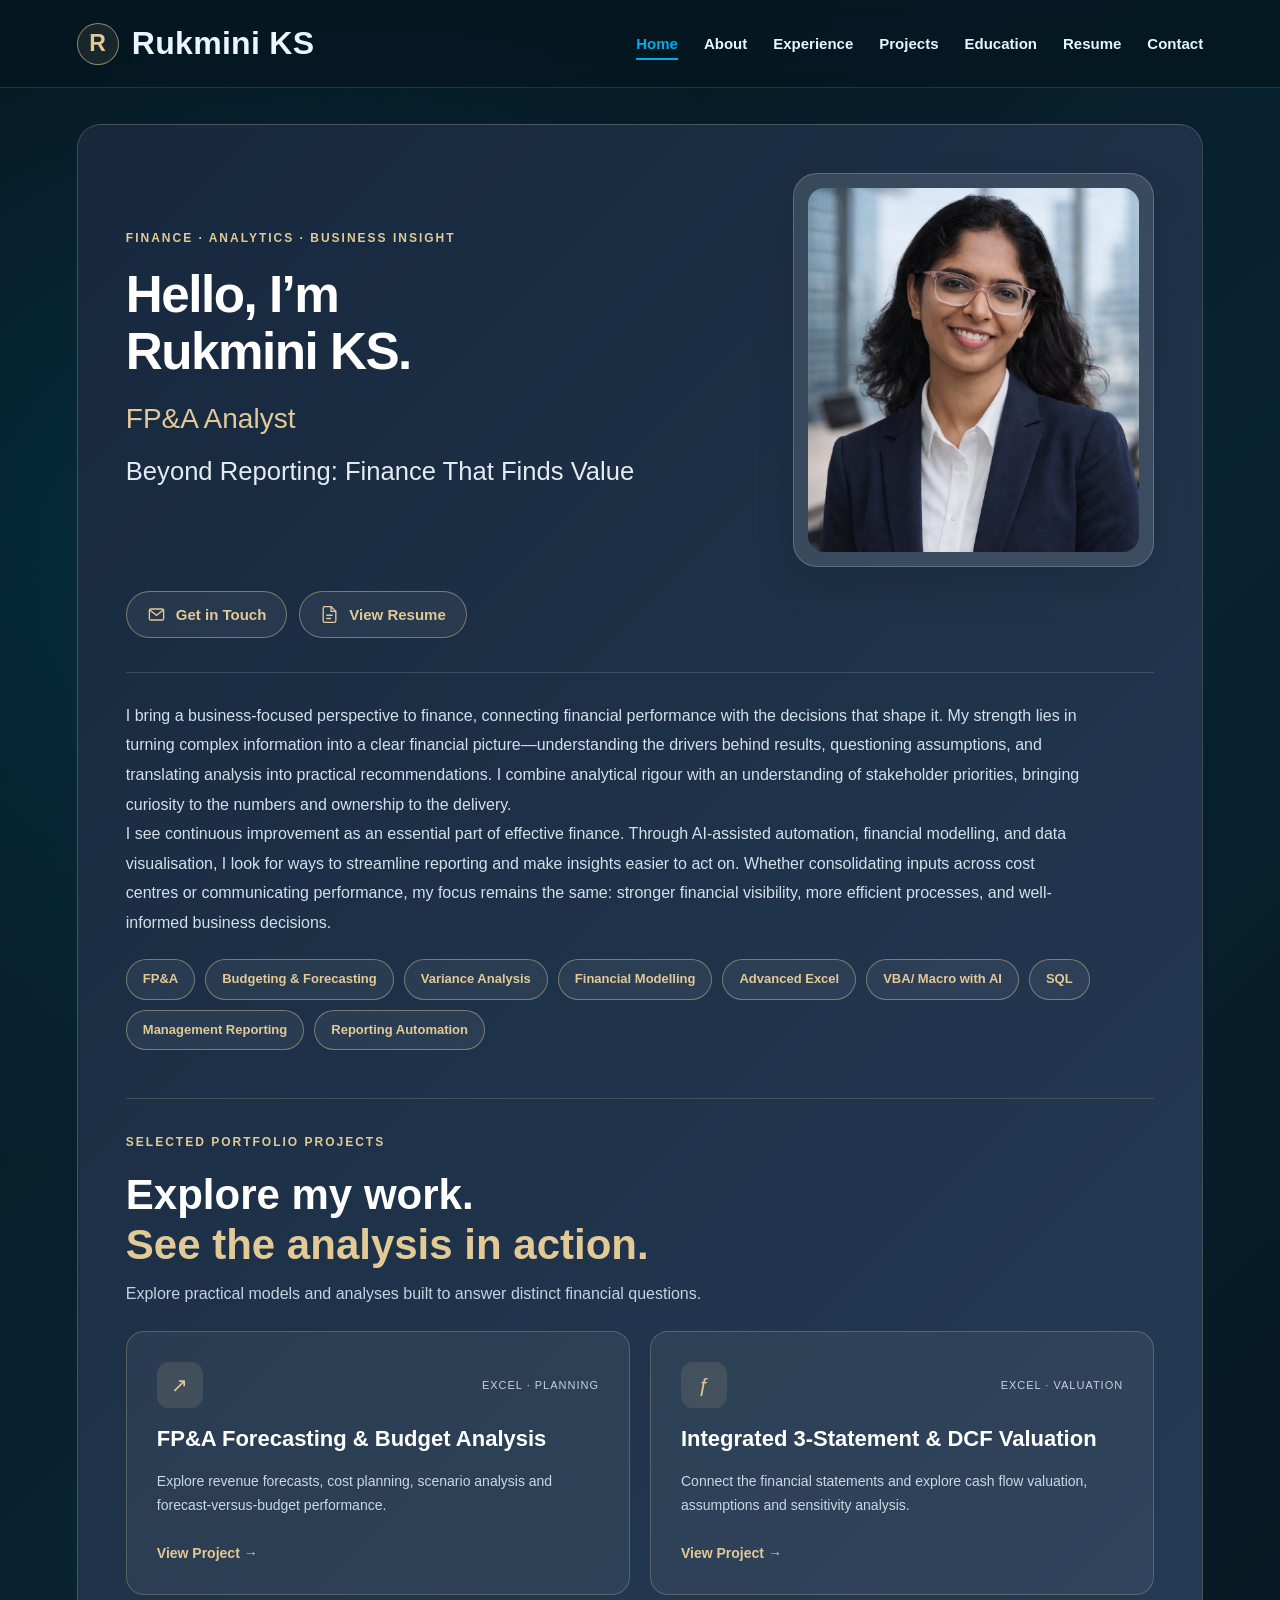
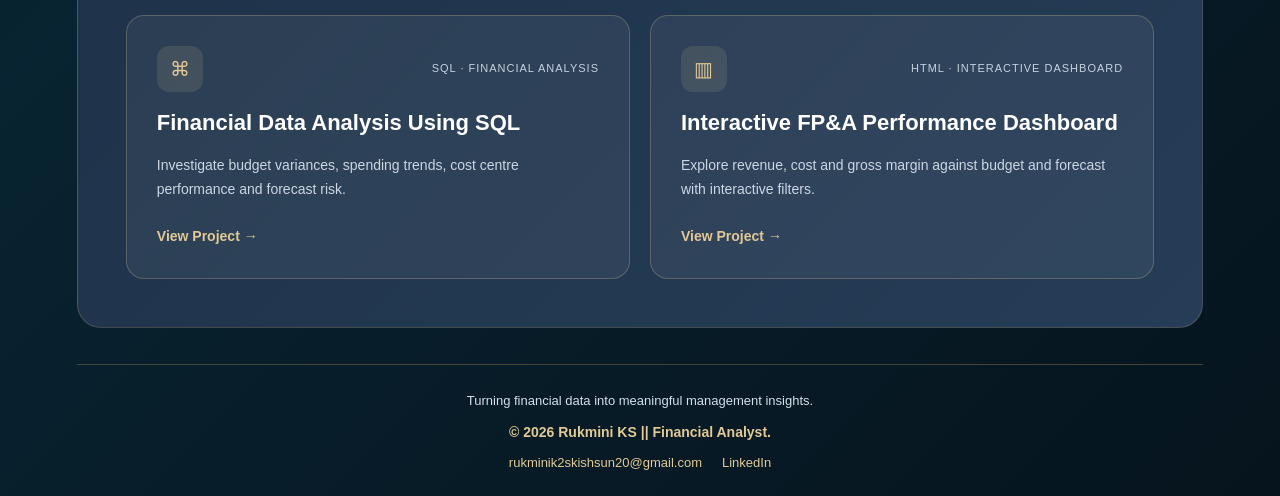
==== commit 4839bea9: "Revise personal summary in index.html Updated the personal summary to emphasize business-focused fin" ====
--- a/index.html
+++ b/index.html
@@ -130,30 +130,13 @@
 </div>
 <div class="rk-about">
   <p>
-    In my first two years at UST, I identified USD 992K in
-    misallocated costs, reduced recurring financial report preparation
-    time by 30–50% through AI-assisted automation, and delivered a
-    real-time CXO dashboard to support departmental spend monitoring.
-    These achievements reflect my focus on accuracy, efficiency,
-    and actionable financial insights.
+    I bring a business-focused perspective to finance, connecting financial performance with the decisions that shape it. My strength lies in turning complex information into a clear financial picture—understanding the drivers behind results, questioning assumptions, and translating analysis into practical recommendations. I combine analytical rigour with an understanding of stakeholder priorities, bringing curiosity to the numbers and ownership to the delivery.
   </p>
 
   <p>
-    My approach begins with understanding the business context behind
-    the numbers. I validate data, challenge assumptions, investigate
-    variance drivers, and translate findings into clear recommendations.
-    By automating repetitive reporting tasks, I create more time for
-    analysis and help stakeholders assess performance and make
-    timely decisions.
+    I see continuous improvement as an essential part of effective finance. Through AI-assisted automation, financial modelling, and data visualisation, I look for ways to streamline reporting and make insights easier to act on. Whether consolidating inputs across cost centres or communicating performance, my focus remains the same: stronger financial visibility, more efficient processes, and well-informed business decisions.
   </p>
 
-  <p>
-    I bring analytical rigour, business understanding, and a practical
-    approach to process improvement. My skills span integrated
-    financial modelling, executive dashboards, budgeting, and
-    consolidation, with an emphasis on clear reporting and
-    reliable financial analysis.
-  </p>
 </div>
 <div aria-label="Major skills" class="rk-skills">
 <span class="rk-pill">FP&amp;A</span><span class="rk-pill">Budgeting &amp; Forecasting</span><span class="rk-pill">Variance Analysis</span><span class="rk-pill">Financial Modelling</span><span class="rk-pill">Advanced Excel</span><span class="rk-pill">VBA/ Macro with AI</span><span class="rk-pill">SQL</span><span class="rk-pill">Management Reporting</span><span class="rk-pill">Reporting Automation</span>
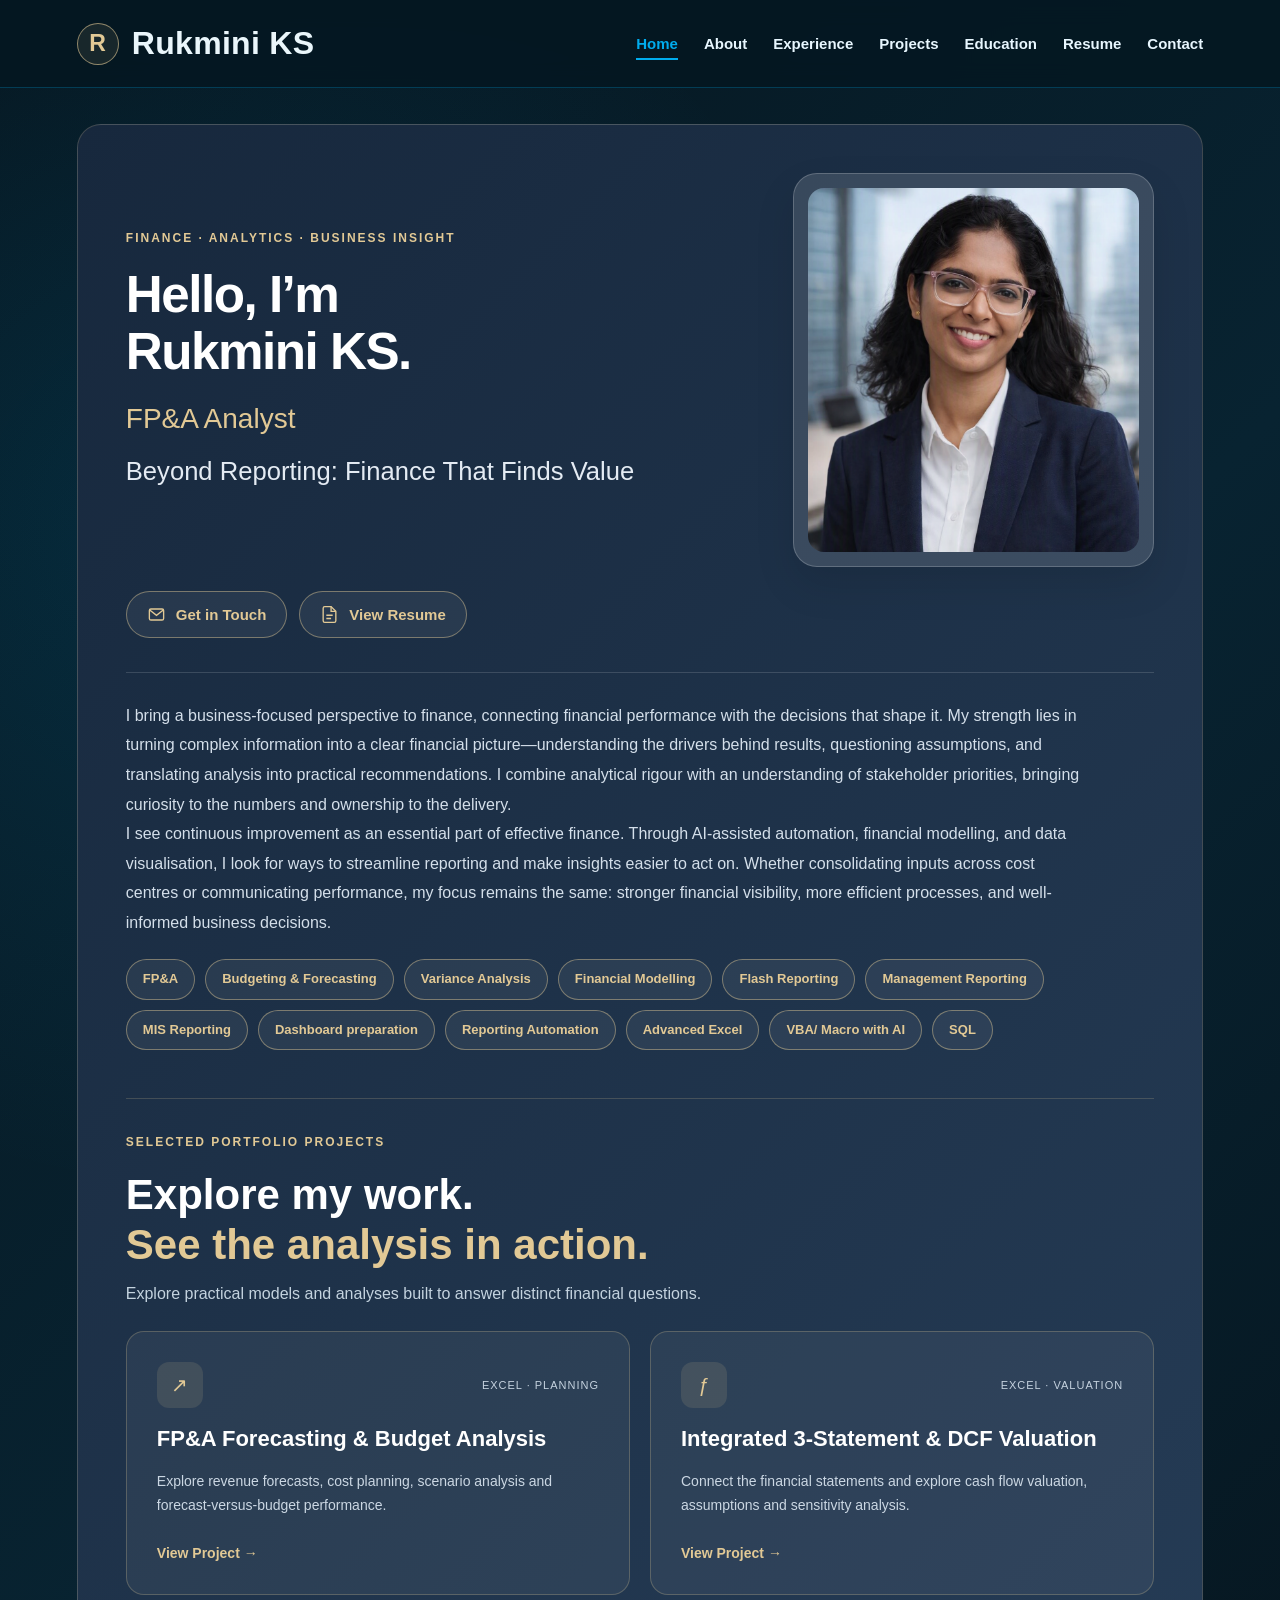
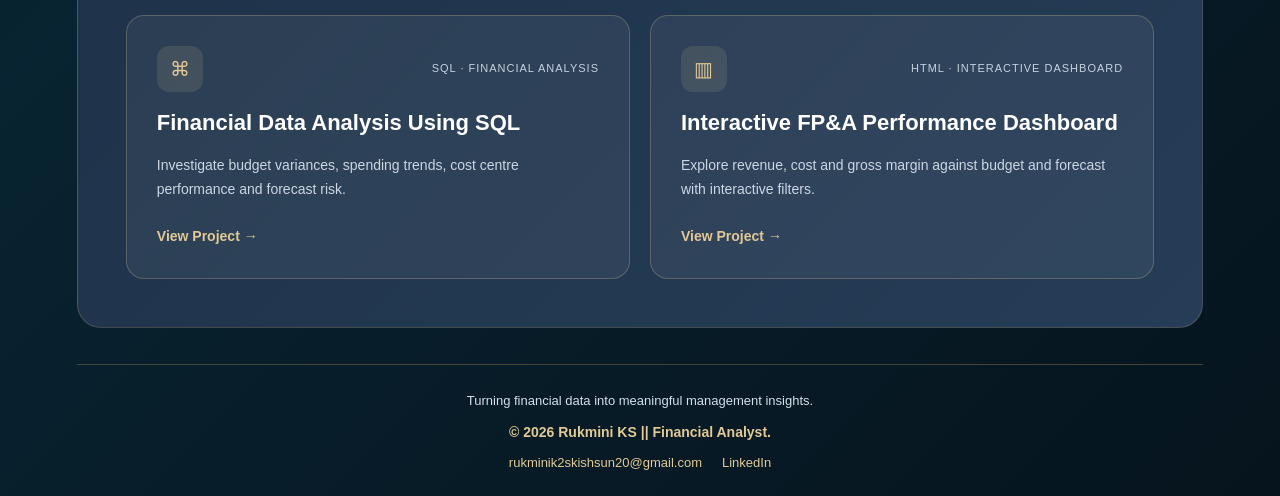
==== commit 8dc27dfd: "Reorganize skills section in index.html" ====
--- a/index.html
+++ b/index.html
@@ -139,7 +139,18 @@
 
 </div>
 <div aria-label="Major skills" class="rk-skills">
-<span class="rk-pill">FP&amp;A</span><span class="rk-pill">Budgeting &amp; Forecasting</span><span class="rk-pill">Variance Analysis</span><span class="rk-pill">Financial Modelling</span><span class="rk-pill">Advanced Excel</span><span class="rk-pill">VBA/ Macro with AI</span><span class="rk-pill">SQL</span><span class="rk-pill">Management Reporting</span><span class="rk-pill">Reporting Automation</span>
+<span class="rk-pill">FP&amp;A</span>
+  <span class="rk-pill">Budgeting &amp; Forecasting</span>
+  <span class="rk-pill">Variance Analysis</span>
+  <span class="rk-pill">Financial Modelling</span>
+  <span class="rk-pill">Flash Reporting</span>
+  <span class="rk-pill">Management Reporting</span>
+  <span class="rk-pill">MIS Reporting</span>
+  <span class="rk-pill">Dashboard preparation</span>
+  <span class="rk-pill">Reporting Automation</span>
+  <span class="rk-pill">Advanced Excel</span>
+  <span class="rk-pill">VBA/ Macro with AI</span>
+  <span class="rk-pill">SQL</span>
 </div>
 </div>
 </div>
